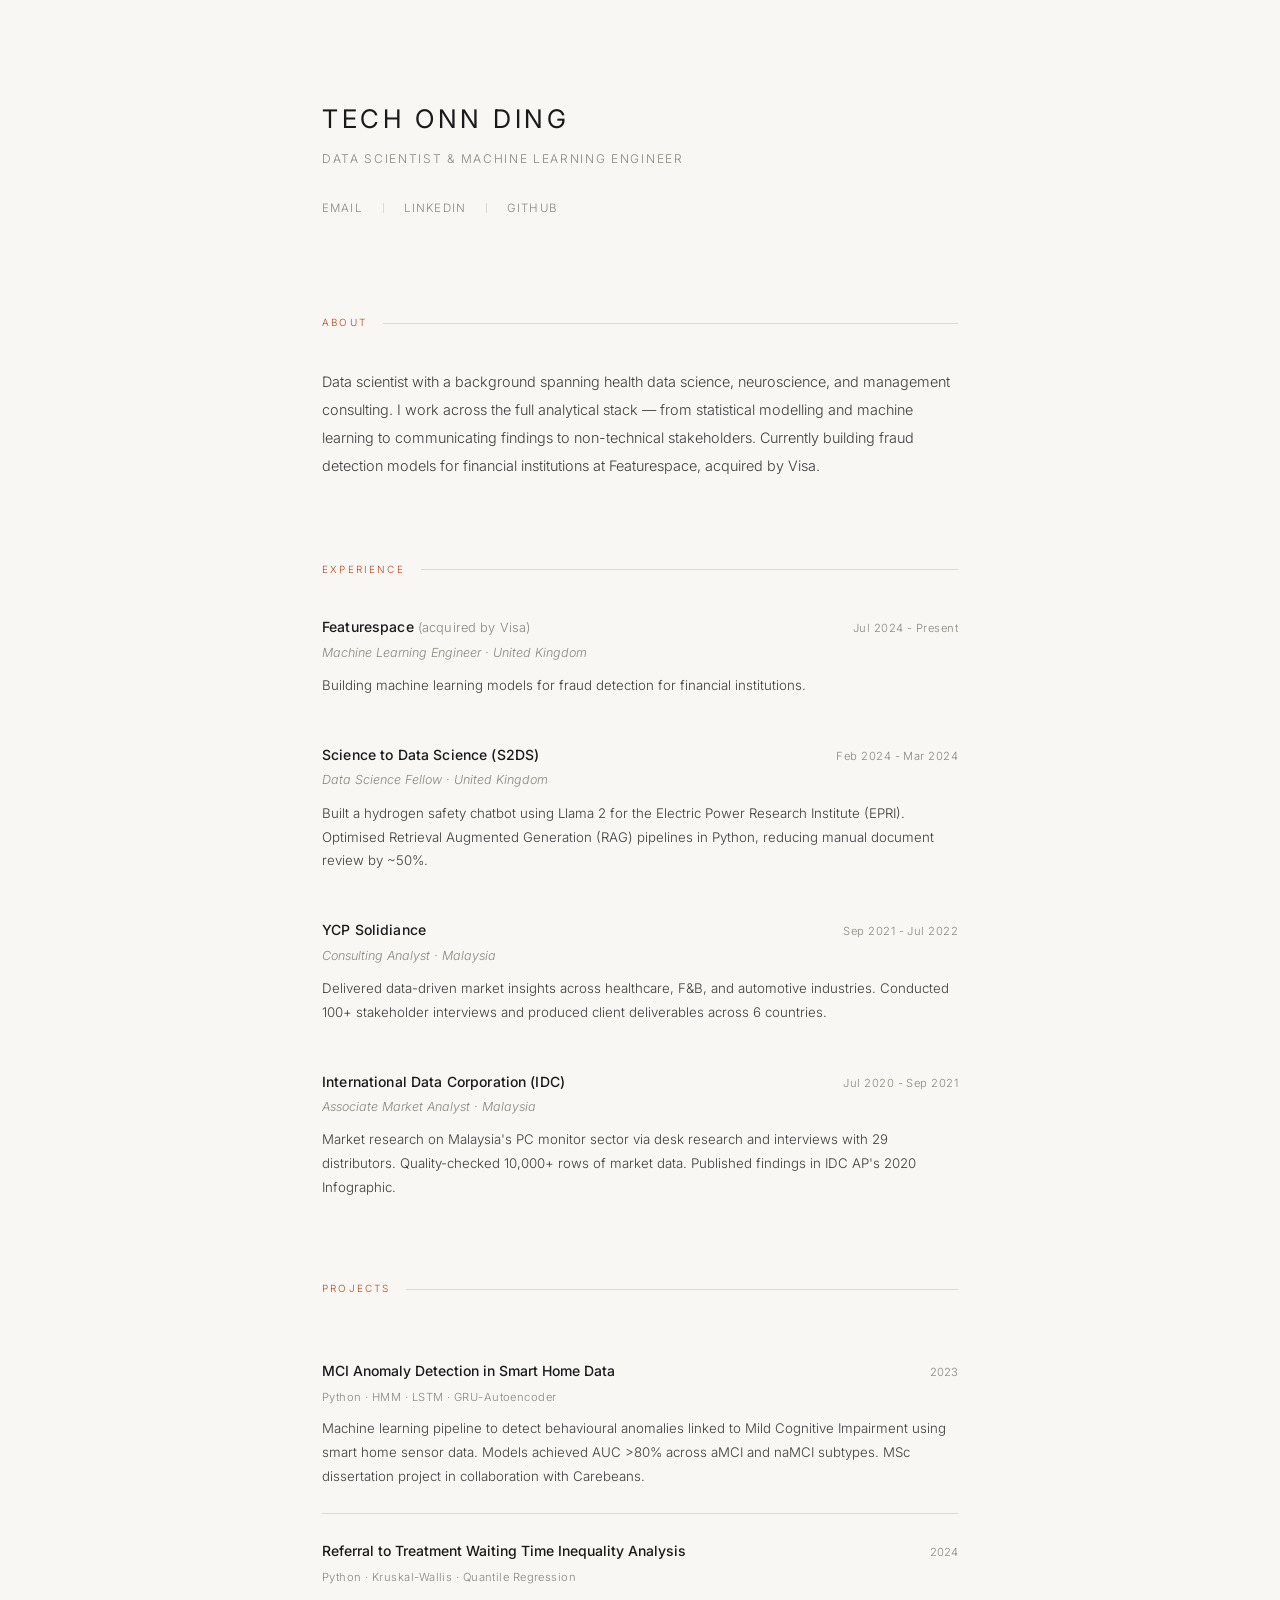
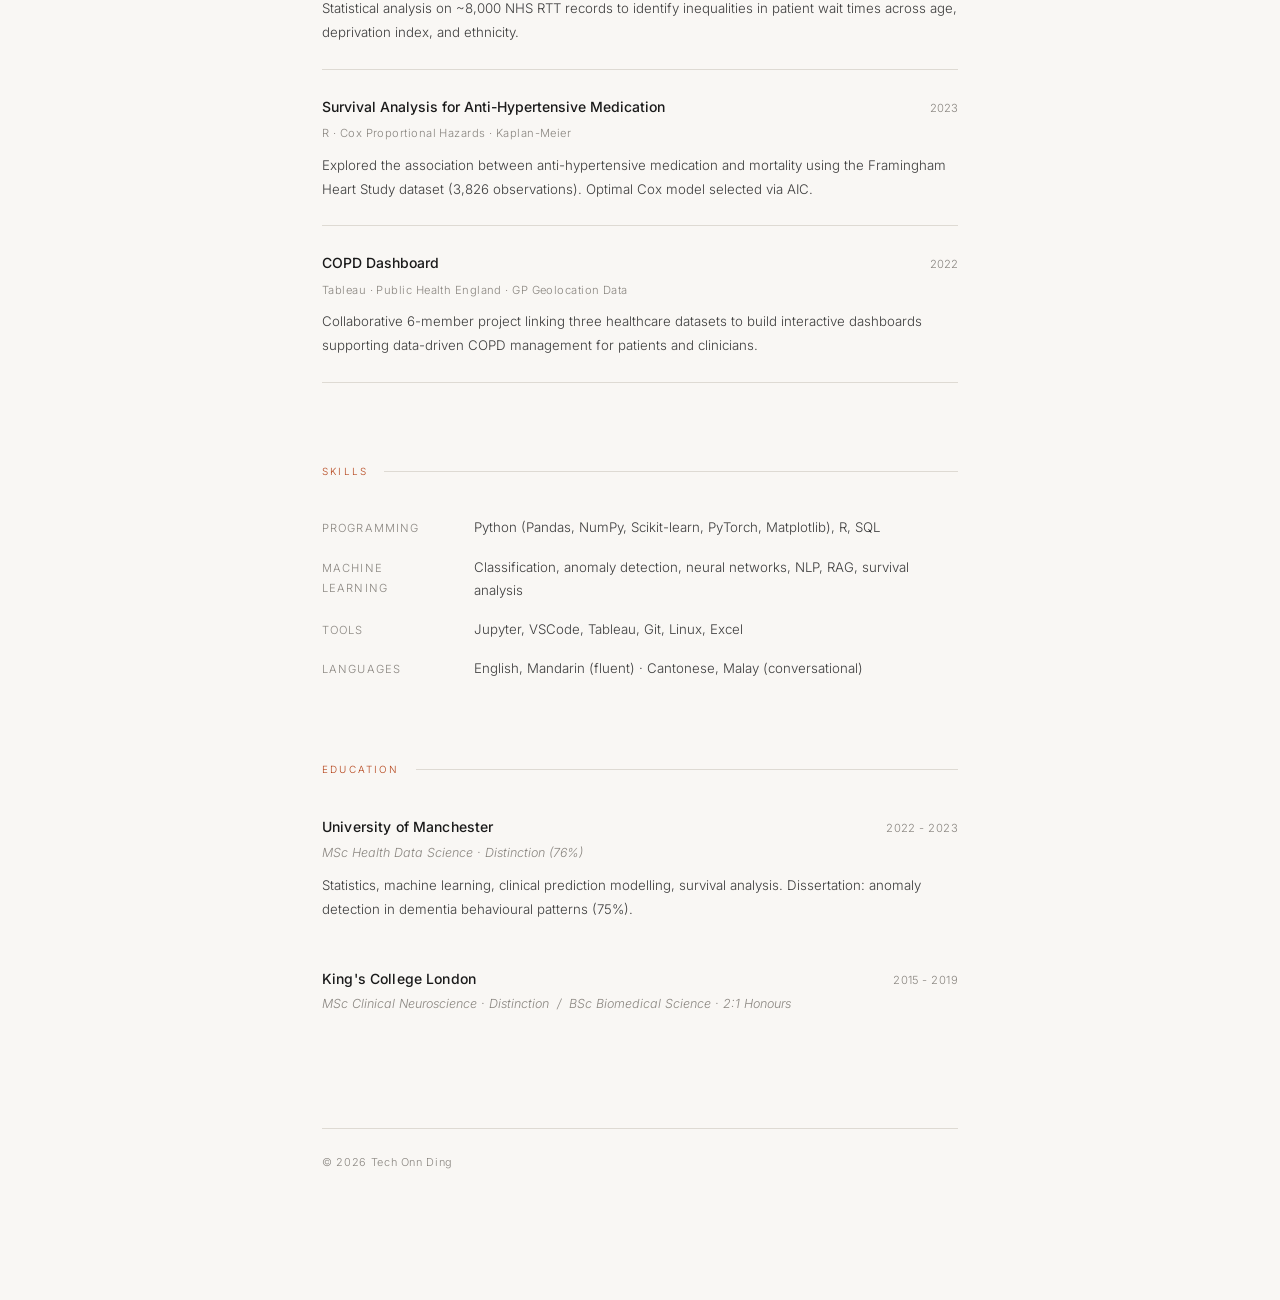
==== index.html @ 3e94bb31 "Initial commit" ====
<!DOCTYPE html>
<html lang="en">
<head>
    <meta charset="UTF-8">
    <meta name="viewport" content="width=device-width, initial-scale=1.0">
    <title>Tech Onn Ding</title>
    <link rel="preconnect" href="https://fonts.googleapis.com">
    <link rel="preconnect" href="https://fonts.gstatic.com" crossorigin>
    <link href="https://fonts.googleapis.com/css2?family=Inter:wght@300;400;500&display=swap" rel="stylesheet">
    <style>
        :root {
            --bg: #f9f7f4;
            --text: #1a1a1a;
            --muted: #8a8680;
            --subtle: #3d3d3d;
            --accent: #b5451b;
            --border: #dedad3;
        }

        * { margin: 0; padding: 0; box-sizing: border-box; }

        html { scroll-behavior: smooth; }

        body {
            background: var(--bg);
            color: var(--text);
            font-family: 'Inter', -apple-system, sans-serif;
            font-weight: 300;
            font-size: 15px;
            line-height: 1.8;
            -webkit-font-smoothing: antialiased;
        }

        .container {
            max-width: 700px;
            margin: 0 auto;
            padding: 96px 32px 128px;
        }

        /* Header */
        header { margin-bottom: 96px; }

        .name {
            font-size: 1.6rem;
            font-weight: 400;
            letter-spacing: 0.14em;
            text-transform: uppercase;
            margin-bottom: 6px;
        }

        .role {
            font-size: 0.75rem;
            letter-spacing: 0.14em;
            text-transform: uppercase;
            color: var(--muted);
            margin-bottom: 28px;
        }

        .links {
            display: flex;
            gap: 20px;
            align-items: center;
        }

        .links a {
            font-size: 0.72rem;
            letter-spacing: 0.1em;
            text-transform: uppercase;
            color: var(--muted);
            text-decoration: none;
            transition: color 0.2s;
        }

        .links a:hover { color: var(--accent); }

        .links .sep {
            width: 1px;
            height: 10px;
            background: var(--border);
        }

        /* Section label */
        section { margin-bottom: 80px; }

        .label {
            font-size: 0.62rem;
            letter-spacing: 0.22em;
            text-transform: uppercase;
            color: var(--accent);
            margin-bottom: 36px;
            display: flex;
            align-items: center;
            gap: 16px;
        }

        .label::after {
            content: '';
            flex: 1;
            height: 1px;
            background: var(--border);
        }

        /* About */
        .about p {
            font-size: 0.9rem;
            line-height: 1.95;
            color: var(--subtle);
        }

        /* Experience */
        .entry { margin-bottom: 44px; }
        .entry:last-child { margin-bottom: 0; }

        .entry-header {
            display: flex;
            justify-content: space-between;
            align-items: baseline;
            gap: 16px;
            margin-bottom: 2px;
        }

        .entry-org {
            font-size: 0.875rem;
            font-weight: 500;
            letter-spacing: 0.01em;
        }

        .entry-org .acquired {
            font-weight: 300;
            color: var(--muted);
            font-size: 0.8rem;
        }

        .entry-date {
            font-size: 0.7rem;
            color: var(--muted);
            letter-spacing: 0.04em;
            white-space: nowrap;
            flex-shrink: 0;
        }

        .entry-role {
            font-size: 0.78rem;
            color: var(--muted);
            font-style: italic;
            margin-bottom: 10px;
        }

        .entry-desc {
            font-size: 0.83rem;
            color: var(--subtle);
            line-height: 1.8;
        }

        /* Projects */
        .project {
            padding: 24px 0;
            border-bottom: 1px solid var(--border);
        }

        .project:first-of-type { border-top: 1px solid var(--border); }

        .project-header {
            display: flex;
            justify-content: space-between;
            align-items: baseline;
            gap: 16px;
            margin-bottom: 4px;
        }

        .project-name {
            font-size: 0.875rem;
            font-weight: 500;
        }

        .project-name a {
            color: var(--text);
            text-decoration: none;
            transition: color 0.2s;
        }

        .project-name a:hover { color: var(--accent); }

        .project-year {
            font-size: 0.7rem;
            color: var(--muted);
            flex-shrink: 0;
        }

        .project-stack {
            font-size: 0.7rem;
            color: var(--muted);
            letter-spacing: 0.04em;
            margin-bottom: 10px;
        }

        .project-desc {
            font-size: 0.83rem;
            color: var(--subtle);
            line-height: 1.8;
        }

        /* Skills */
        .skills-table {
            display: grid;
            grid-template-columns: 120px 1fr;
            gap: 16px 32px;
        }

        .skill-cat {
            font-size: 0.7rem;
            text-transform: uppercase;
            letter-spacing: 0.1em;
            color: var(--muted);
            padding-top: 2px;
        }

        .skill-val {
            font-size: 0.83rem;
            color: var(--subtle);
            line-height: 1.75;
        }

        /* Footer */
        footer {
            margin-top: 112px;
            padding-top: 24px;
            border-top: 1px solid var(--border);
            font-size: 0.68rem;
            color: var(--muted);
            letter-spacing: 0.06em;
        }

        @media (max-width: 560px) {
            .container { padding: 64px 20px 96px; }
            .name { font-size: 1.3rem; }
            .skills-table { grid-template-columns: 1fr; gap: 4px; }
            .skill-cat { margin-top: 12px; }
            .entry-header { flex-direction: column; gap: 2px; }
            .project-header { flex-direction: column; gap: 2px; }
        }
    </style>
</head>
<body>
<div class="container">

    <header>
        <div class="name">Tech Onn Ding</div>
        <div class="role">Data Scientist &amp; Machine Learning Engineer</div>
        <nav class="links">
            <a href="mailto:techonnding97@gmail.com">Email</a>
            <div class="sep"></div>
            <a href="https://linkedin.com/in/techonnding" target="_blank">LinkedIn</a>
            <div class="sep"></div>
            <a href="https://github.com/techonn" target="_blank">GitHub</a>
        </nav>
    </header>

    <section>
        <div class="label">About</div>
        <div class="about">
            <p>Data scientist with a background spanning health data science, neuroscience, and management consulting. I work across the full analytical stack — from statistical modelling and machine learning to communicating findings to non-technical stakeholders. Currently building fraud detection models for financial institutions at Featurespace, acquired by Visa.</p>
        </div>
    </section>

    <section>
        <div class="label">Experience</div>

        <div class="entry">
            <div class="entry-header">
                <div class="entry-org">Featurespace <span class="acquired">(acquired by Visa)</span></div>
                <div class="entry-date">Jul 2024 - Present</div>
            </div>
            <div class="entry-role">Machine Learning Engineer · United Kingdom</div>
            <div class="entry-desc">Building machine learning models for fraud detection for financial institutions.</div>
        </div>

        <div class="entry">
            <div class="entry-header">
                <div class="entry-org">Science to Data Science (S2DS)</div>
                <div class="entry-date">Feb 2024 - Mar 2024</div>
            </div>
            <div class="entry-role">Data Science Fellow · United Kingdom</div>
            <div class="entry-desc">Built a hydrogen safety chatbot using Llama 2 for the Electric Power Research Institute (EPRI). Optimised Retrieval Augmented Generation (RAG) pipelines in Python, reducing manual document review by ~50%.</div>
        </div>

        <div class="entry">
            <div class="entry-header">
                <div class="entry-org">YCP Solidiance</div>
                <div class="entry-date">Sep 2021 - Jul 2022</div>
            </div>
            <div class="entry-role">Consulting Analyst · Malaysia</div>
            <div class="entry-desc">Delivered data-driven market insights across healthcare, F&amp;B, and automotive industries. Conducted 100+ stakeholder interviews and produced client deliverables across 6 countries.</div>
        </div>

        <div class="entry">
            <div class="entry-header">
                <div class="entry-org">International Data Corporation (IDC)</div>
                <div class="entry-date">Jul 2020 - Sep 2021</div>
            </div>
            <div class="entry-role">Associate Market Analyst · Malaysia</div>
            <div class="entry-desc">Market research on Malaysia's PC monitor sector via desk research and interviews with 29 distributors. Quality-checked 10,000+ rows of market data. Published findings in IDC AP's 2020 Infographic.</div>
        </div>
    </section>

    <section>
        <div class="label">Projects</div>

        <div class="project">
            <div class="project-header">
                <div class="project-name"><a href="https://github.com/techonn/mci-anomaly-detection" target="_blank">MCI Anomaly Detection in Smart Home Data</a></div>
                <div class="project-year">2023</div>
            </div>
            <div class="project-stack">Python · HMM · LSTM · GRU-Autoencoder</div>
            <div class="project-desc">Machine learning pipeline to detect behavioural anomalies linked to Mild Cognitive Impairment using smart home sensor data. Models achieved AUC &gt;80% across aMCI and naMCI subtypes. MSc dissertation project in collaboration with Carebeans.</div>
        </div>

        <div class="project">
            <div class="project-header">
                <div class="project-name">Referral to Treatment Waiting Time Inequality Analysis</div>
                <div class="project-year">2024</div>
            </div>
            <div class="project-stack">Python · Kruskal-Wallis · Quantile Regression</div>
            <div class="project-desc">Statistical analysis on ~8,000 NHS RTT records to identify inequalities in patient wait times across age, deprivation index, and ethnicity.</div>
        </div>

        <div class="project">
            <div class="project-header">
                <div class="project-name">Survival Analysis for Anti-Hypertensive Medication</div>
                <div class="project-year">2023</div>
            </div>
            <div class="project-stack">R · Cox Proportional Hazards · Kaplan-Meier</div>
            <div class="project-desc">Explored the association between anti-hypertensive medication and mortality using the Framingham Heart Study dataset (3,826 observations). Optimal Cox model selected via AIC.</div>
        </div>

        <div class="project">
            <div class="project-header">
                <div class="project-name">COPD Dashboard</div>
                <div class="project-year">2022</div>
            </div>
            <div class="project-stack">Tableau · Public Health England · GP Geolocation Data</div>
            <div class="project-desc">Collaborative 6-member project linking three healthcare datasets to build interactive dashboards supporting data-driven COPD management for patients and clinicians.</div>
        </div>
    </section>

    <section>
        <div class="label">Skills</div>
        <div class="skills-table">
            <div class="skill-cat">Programming</div>
            <div class="skill-val">Python (Pandas, NumPy, Scikit-learn, PyTorch, Matplotlib), R, SQL</div>

            <div class="skill-cat">Machine Learning</div>
            <div class="skill-val">Classification, anomaly detection, neural networks, NLP, RAG, survival analysis</div>

            <div class="skill-cat">Tools</div>
            <div class="skill-val">Jupyter, VSCode, Tableau, Git, Linux, Excel</div>

            <div class="skill-cat">Languages</div>
            <div class="skill-val">English, Mandarin (fluent) · Cantonese, Malay (conversational)</div>
        </div>
    </section>

    <section>
        <div class="label">Education</div>

        <div class="entry">
            <div class="entry-header">
                <div class="entry-org">University of Manchester</div>
                <div class="entry-date">2022 - 2023</div>
            </div>
            <div class="entry-role">MSc Health Data Science · Distinction (76%)</div>
            <div class="entry-desc">Statistics, machine learning, clinical prediction modelling, survival analysis. Dissertation: anomaly detection in dementia behavioural patterns (75%).</div>
        </div>

        <div class="entry">
            <div class="entry-header">
                <div class="entry-org">King's College London</div>
                <div class="entry-date">2015 - 2019</div>
            </div>
            <div class="entry-role">MSc Clinical Neuroscience · Distinction &nbsp;/&nbsp; BSc Biomedical Science · 2:1 Honours</div>
        </div>
    </section>

    <footer>
        &copy; 2026 Tech Onn Ding
    </footer>

</div>
</body>
</html>
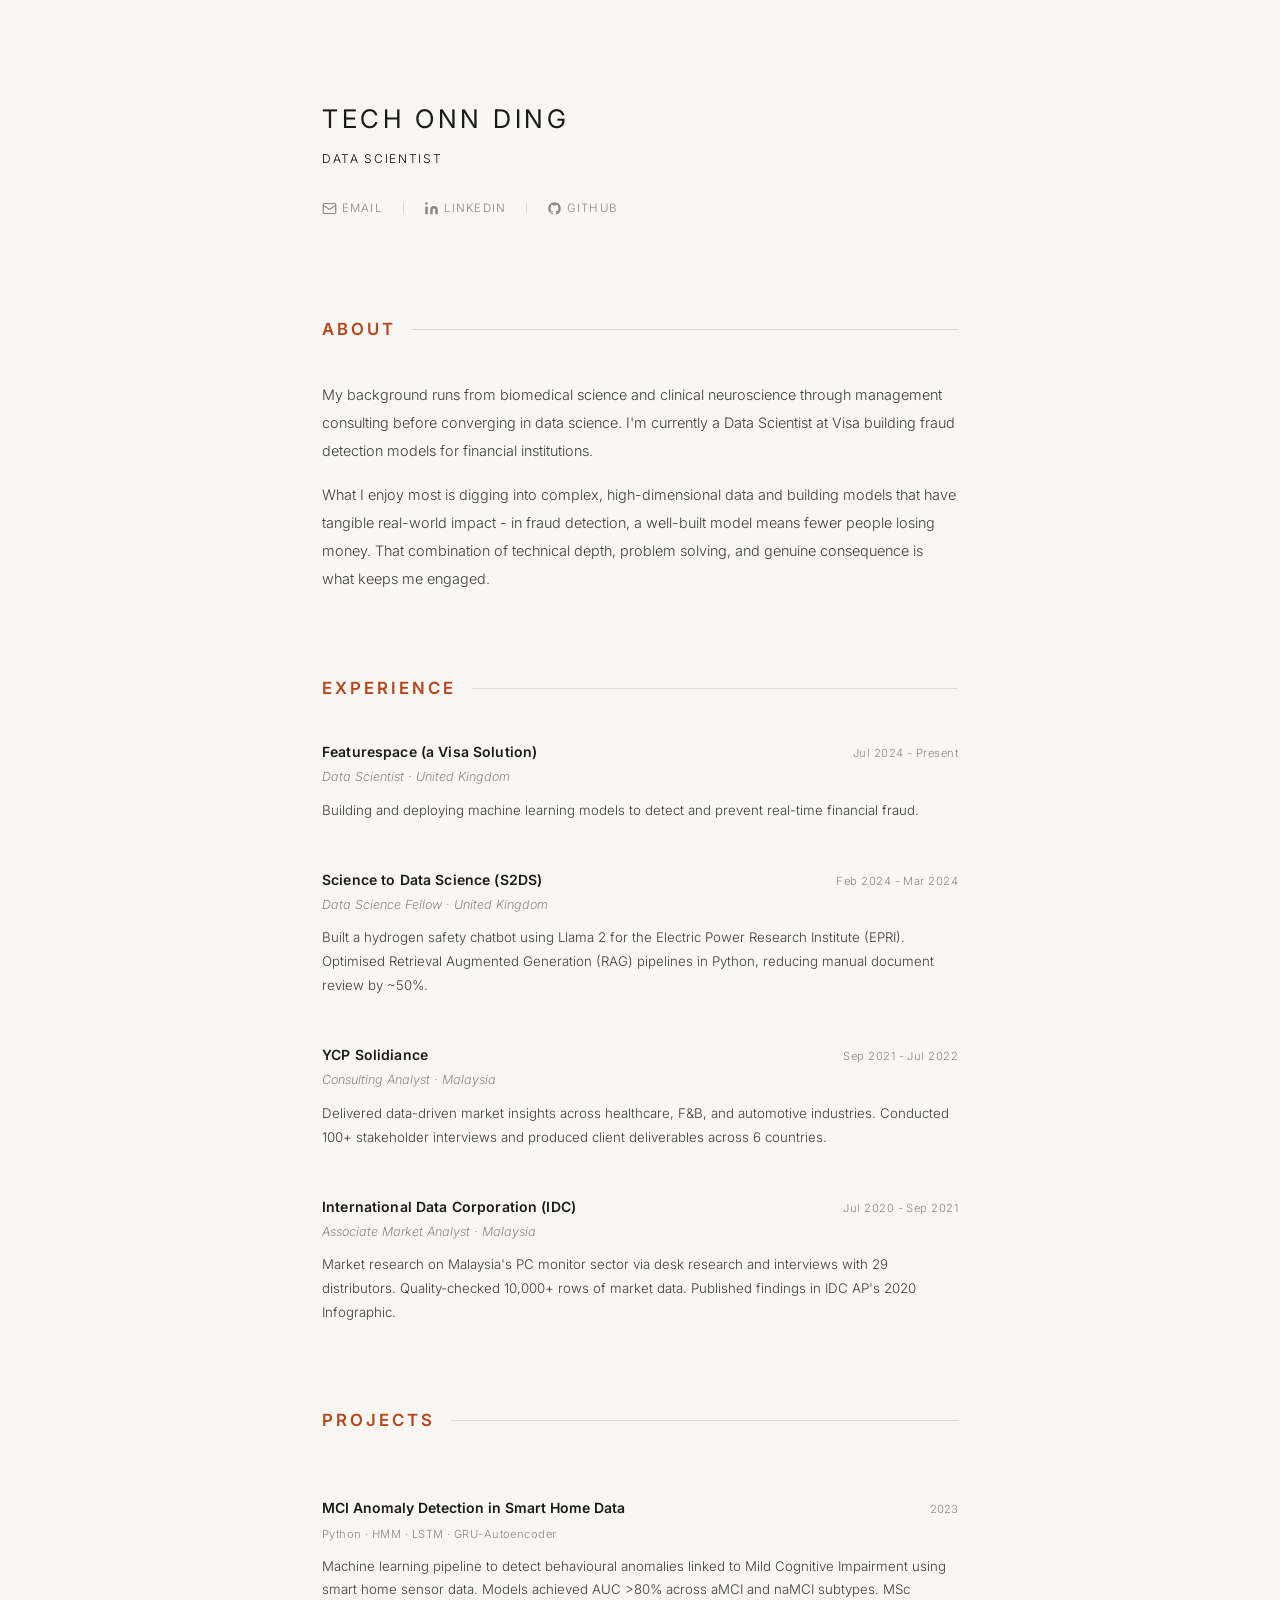
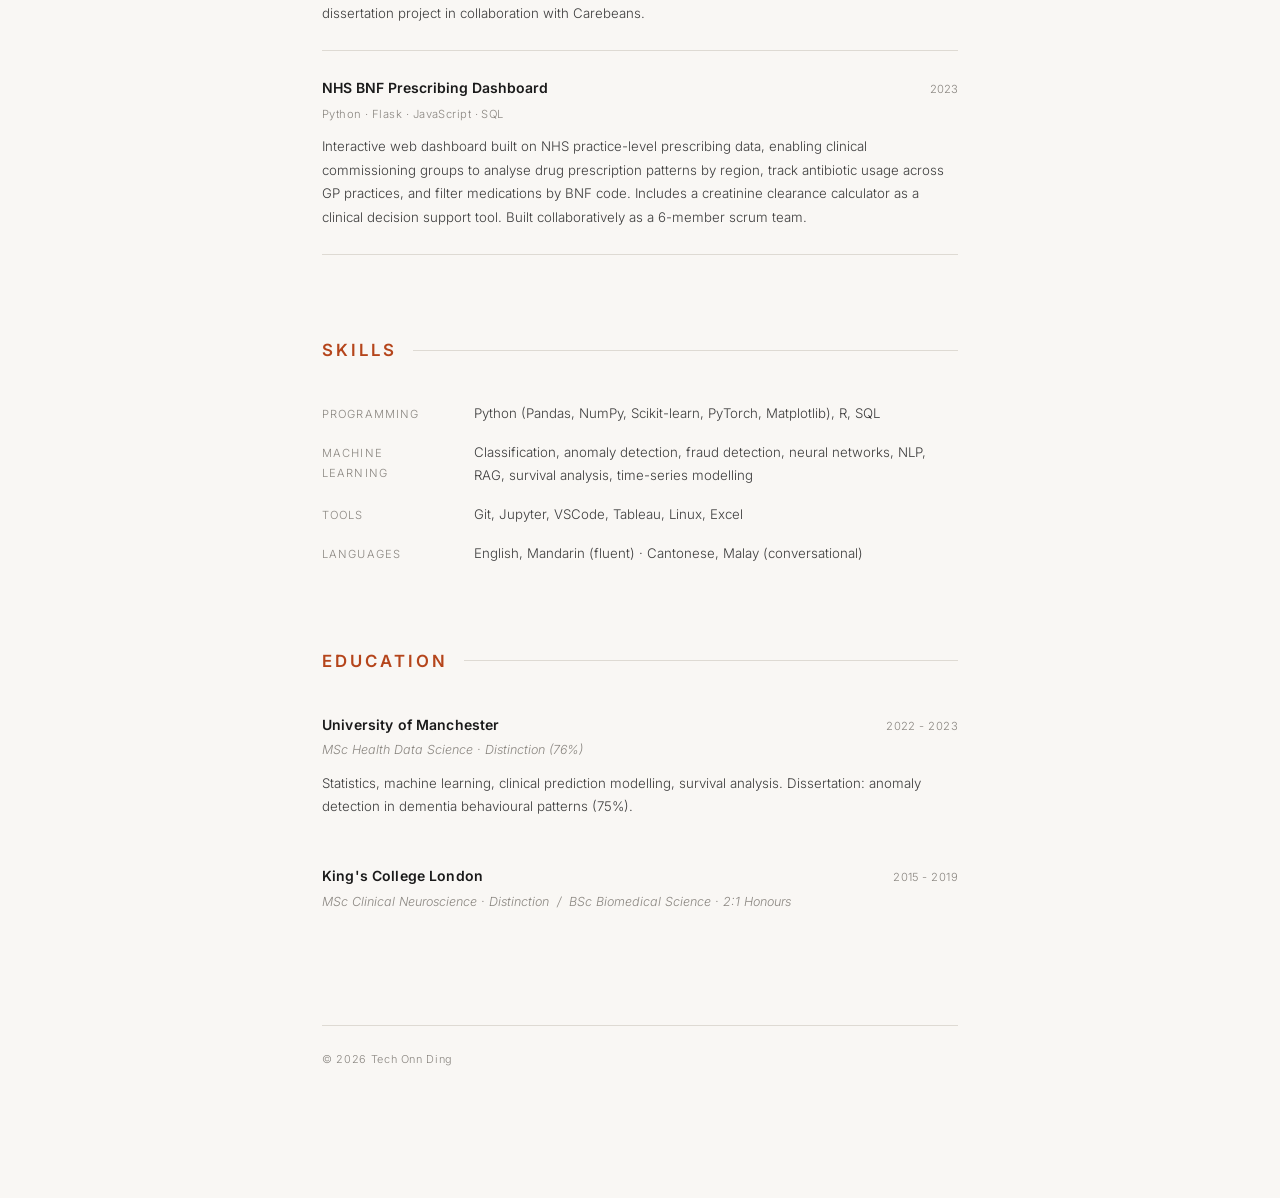
==== commit 2209edc2: "update design and details" ====
--- a/index.html
+++ b/index.html
@@ -6,7 +6,7 @@
     <title>Tech Onn Ding</title>
     <link rel="preconnect" href="https://fonts.googleapis.com">
     <link rel="preconnect" href="https://fonts.gstatic.com" crossorigin>
-    <link href="https://fonts.googleapis.com/css2?family=Inter:wght@300;400;500&display=swap" rel="stylesheet">
+    <link href="https://fonts.googleapis.com/css2?family=Inter:wght@300;400;500;600&display=swap" rel="stylesheet">
     <style>
         :root {
             --bg: #f9f7f4;
@@ -26,7 +26,7 @@
             color: var(--text);
             font-family: 'Inter', -apple-system, sans-serif;
             font-weight: 300;
-            font-size: 15px;
+            font-size: 17px;
             line-height: 1.8;
             -webkit-font-smoothing: antialiased;
         }
@@ -52,7 +52,7 @@
             font-size: 0.75rem;
             letter-spacing: 0.14em;
             text-transform: uppercase;
-            color: var(--muted);
+            color: #0a0a09;
             margin-bottom: 28px;
         }
 
@@ -63,6 +63,9 @@
         }
 
         .links a {
+            display: flex;
+            align-items: center;
+            gap: 5px;
             font-size: 0.72rem;
             letter-spacing: 0.1em;
             text-transform: uppercase;
@@ -70,6 +73,8 @@
             text-decoration: none;
             transition: color 0.2s;
         }
+
+        .links a svg { flex-shrink: 0; }
 
         .links a:hover { color: var(--accent); }
 
@@ -83,8 +88,9 @@
         section { margin-bottom: 80px; }
 
         .label {
-            font-size: 0.62rem;
-            letter-spacing: 0.22em;
+            font-size: 1.05rem;
+            font-weight: 600;
+            letter-spacing: 0.18em;
             text-transform: uppercase;
             color: var(--accent);
             margin-bottom: 36px;
@@ -121,7 +127,7 @@
 
         .entry-org {
             font-size: 0.875rem;
-            font-weight: 500;
+            font-weight: 600;
             letter-spacing: 0.01em;
         }
 
@@ -170,7 +176,7 @@
 
         .project-name {
             font-size: 0.875rem;
-            font-weight: 500;
+            font-weight: 600;
         }
 
         .project-name a {
@@ -246,20 +252,30 @@
 
     <header>
         <div class="name">Tech Onn Ding</div>
-        <div class="role">Data Scientist &amp; Machine Learning Engineer</div>
+        <div class="role">Data Scientist</div>
         <nav class="links">
-            <a href="mailto:techonnding97@gmail.com">Email</a>
+            <a href="mailto:techonnding97@gmail.com">
+                <svg width="15" height="15" viewBox="0 0 24 24" fill="none" stroke="currentColor" stroke-width="1.8" stroke-linecap="round" stroke-linejoin="round"><rect x="2" y="4" width="20" height="16" rx="2"/><path d="m22 7-8.97 5.7a1.94 1.94 0 0 1-2.06 0L2 7"/></svg>
+                Email
+            </a>
             <div class="sep"></div>
-            <a href="https://linkedin.com/in/techonnding" target="_blank">LinkedIn</a>
+            <a href="https://linkedin.com/in/techonnding" target="_blank">
+                <svg width="15" height="15" viewBox="0 0 24 24" fill="currentColor"><path d="M16 8a6 6 0 0 1 6 6v7h-4v-7a2 2 0 0 0-2-2 2 2 0 0 0-2 2v7h-4v-7a6 6 0 0 1 6-6z"/><rect x="2" y="9" width="4" height="12"/><circle cx="4" cy="4" r="2"/></svg>
+                LinkedIn
+            </a>
             <div class="sep"></div>
-            <a href="https://github.com/techonn" target="_blank">GitHub</a>
+            <a href="https://github.com/techonn" target="_blank">
+                <svg width="15" height="15" viewBox="0 0 24 24" fill="currentColor"><path d="M12 2C6.477 2 2 6.484 2 12.017c0 4.425 2.865 8.18 6.839 9.504.5.092.682-.217.682-.483 0-.237-.008-.868-.013-1.703-2.782.605-3.369-1.343-3.369-1.343-.454-1.158-1.11-1.466-1.11-1.466-.908-.62.069-.608.069-.608 1.003.07 1.531 1.032 1.531 1.032.892 1.53 2.341 1.088 2.91.832.092-.647.35-1.088.636-1.338-2.22-.253-4.555-1.113-4.555-4.951 0-1.093.39-1.988 1.029-2.688-.103-.253-.446-1.272.098-2.65 0 0 .84-.27 2.75 1.026A9.564 9.564 0 0 1 12 6.844a9.59 9.59 0 0 1 2.504.337c1.909-1.296 2.747-1.027 2.747-1.027.546 1.379.202 2.398.1 2.651.64.7 1.028 1.595 1.028 2.688 0 3.848-2.339 4.695-4.566 4.943.359.309.678.92.678 1.855 0 1.338-.012 2.419-.012 2.747 0 .268.18.58.688.482A10.02 10.02 0 0 0 22 12.017C22 6.484 17.522 2 12 2z"/></svg>
+                GitHub
+            </a>
         </nav>
     </header>
 
     <section>
         <div class="label">About</div>
         <div class="about">
-            <p>Data scientist with a background spanning health data science, neuroscience, and management consulting. I work across the full analytical stack — from statistical modelling and machine learning to communicating findings to non-technical stakeholders. Currently building fraud detection models for financial institutions at Featurespace, acquired by Visa.</p>
+            <p>My background runs from biomedical science and clinical neuroscience through management consulting before converging in data science. I'm currently a Data Scientist at Visa building fraud detection models for financial institutions.</p>
+            <p style="margin-top: 1.1em;">What I enjoy most is digging into complex, high-dimensional data and building models that have tangible real-world impact - in fraud detection, a well-built model means fewer people losing money. That combination of technical depth, problem solving, and genuine consequence is what keeps me engaged.</p>
         </div>
     </section>
 
@@ -268,11 +284,11 @@
 
         <div class="entry">
             <div class="entry-header">
-                <div class="entry-org">Featurespace <span class="acquired">(acquired by Visa)</span></div>
+                <div class="entry-org">Featurespace (a Visa Solution)</div>
                 <div class="entry-date">Jul 2024 - Present</div>
             </div>
-            <div class="entry-role">Machine Learning Engineer · United Kingdom</div>
-            <div class="entry-desc">Building machine learning models for fraud detection for financial institutions.</div>
+            <div class="entry-role">Data Scientist · United Kingdom</div>
+            <div class="entry-desc">Building and deploying machine learning models to detect and prevent real-time financial fraud.</div>
         </div>
 
         <div class="entry">
@@ -317,30 +333,13 @@
 
         <div class="project">
             <div class="project-header">
-                <div class="project-name">Referral to Treatment Waiting Time Inequality Analysis</div>
-                <div class="project-year">2024</div>
-            </div>
-            <div class="project-stack">Python · Kruskal-Wallis · Quantile Regression</div>
-            <div class="project-desc">Statistical analysis on ~8,000 NHS RTT records to identify inequalities in patient wait times across age, deprivation index, and ethnicity.</div>
-        </div>
-
-        <div class="project">
-            <div class="project-header">
-                <div class="project-name">Survival Analysis for Anti-Hypertensive Medication</div>
+                <div class="project-name"><a href="https://github.com/techonn/NHS-dashboard" target="_blank">NHS BNF Prescribing Dashboard</a></div>
                 <div class="project-year">2023</div>
             </div>
-            <div class="project-stack">R · Cox Proportional Hazards · Kaplan-Meier</div>
-            <div class="project-desc">Explored the association between anti-hypertensive medication and mortality using the Framingham Heart Study dataset (3,826 observations). Optimal Cox model selected via AIC.</div>
-        </div>
-
-        <div class="project">
-            <div class="project-header">
-                <div class="project-name">COPD Dashboard</div>
-                <div class="project-year">2022</div>
-            </div>
-            <div class="project-stack">Tableau · Public Health England · GP Geolocation Data</div>
-            <div class="project-desc">Collaborative 6-member project linking three healthcare datasets to build interactive dashboards supporting data-driven COPD management for patients and clinicians.</div>
-        </div>
+            <div class="project-stack">Python · Flask · JavaScript · SQL</div>
+            <div class="project-desc">Interactive web dashboard built on NHS practice-level prescribing data, enabling clinical commissioning groups to analyse drug prescription patterns by region, track antibiotic usage across GP practices, and filter medications by BNF code. Includes a creatinine clearance calculator as a clinical decision support tool. Built collaboratively as a 6-member scrum team.</div>
+        </div>
+
     </section>
 
     <section>
@@ -350,10 +349,10 @@
             <div class="skill-val">Python (Pandas, NumPy, Scikit-learn, PyTorch, Matplotlib), R, SQL</div>
 
             <div class="skill-cat">Machine Learning</div>
-            <div class="skill-val">Classification, anomaly detection, neural networks, NLP, RAG, survival analysis</div>
+            <div class="skill-val">Classification, anomaly detection, fraud detection, neural networks, NLP, RAG, survival analysis, time-series modelling</div>
 
             <div class="skill-cat">Tools</div>
-            <div class="skill-val">Jupyter, VSCode, Tableau, Git, Linux, Excel</div>
+            <div class="skill-val">Git, Jupyter, VSCode, Tableau, Linux, Excel</div>
 
             <div class="skill-cat">Languages</div>
             <div class="skill-val">English, Mandarin (fluent) · Cantonese, Malay (conversational)</div>
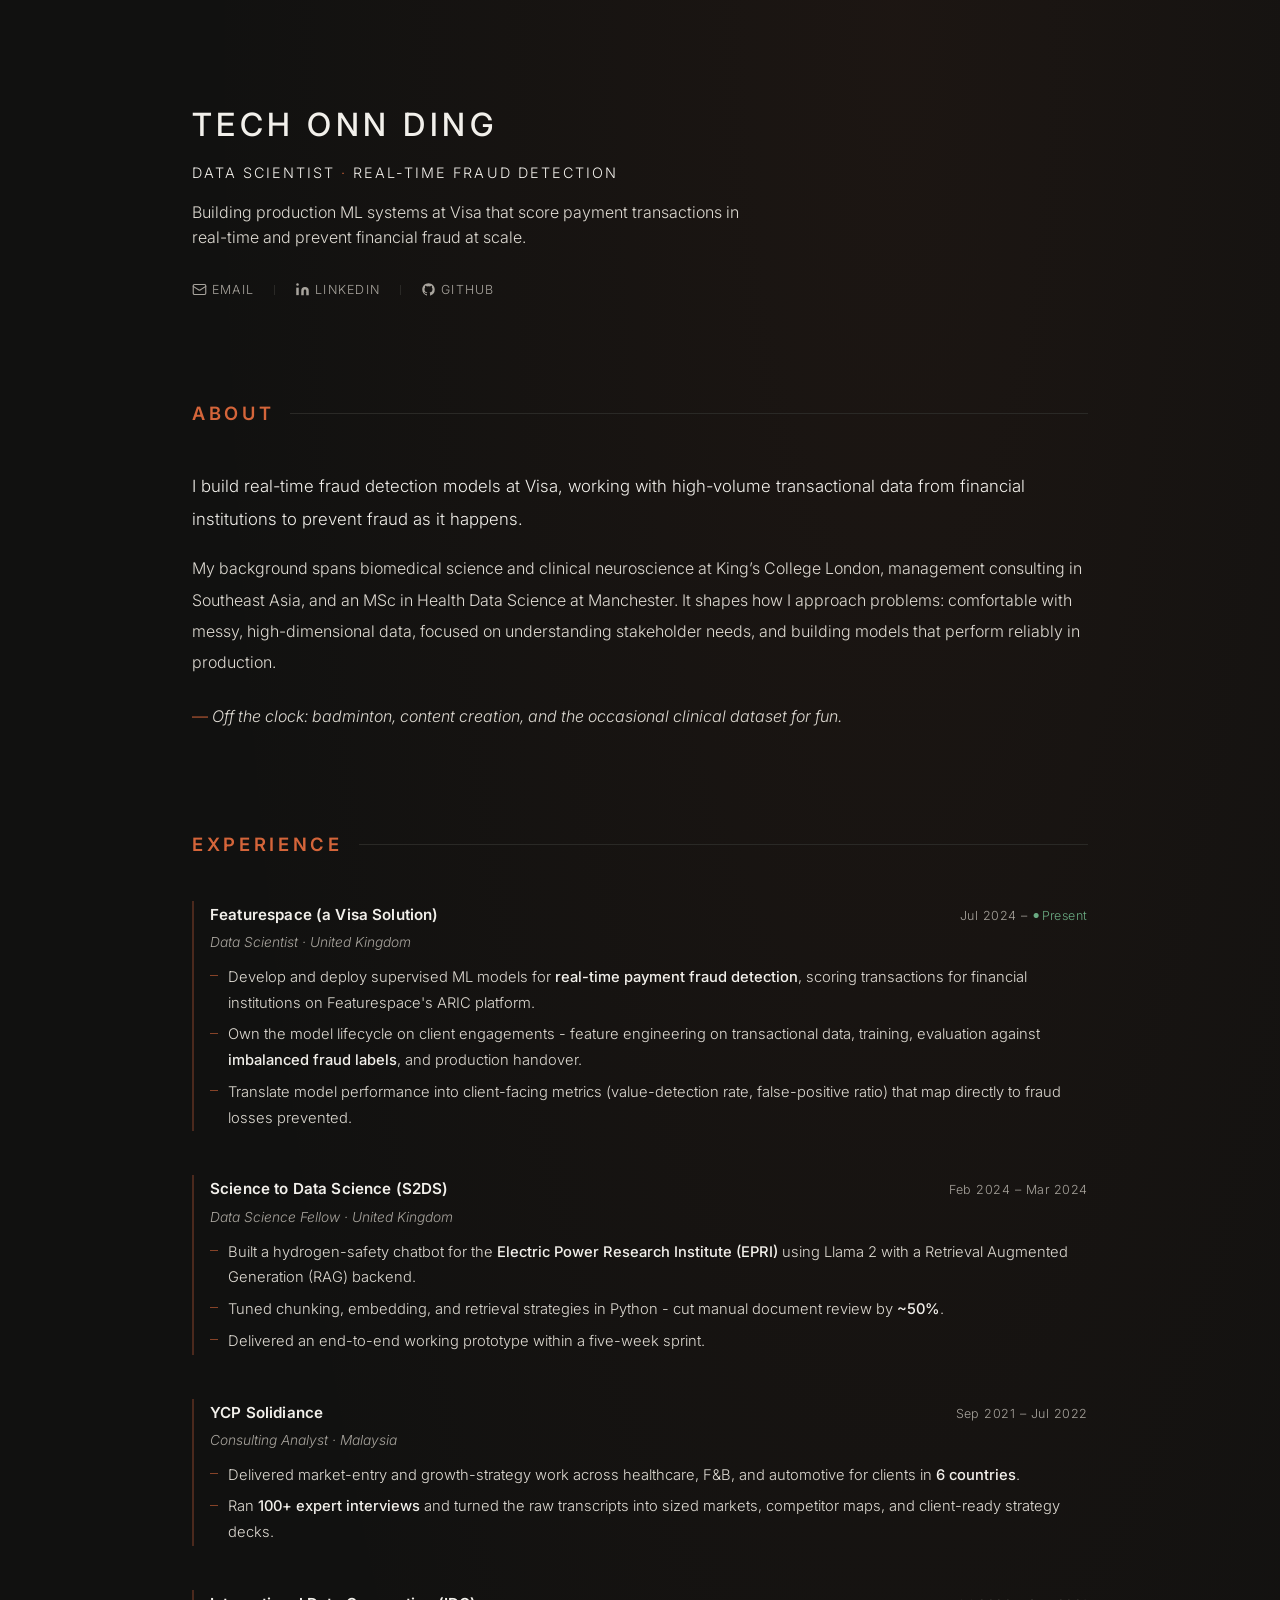
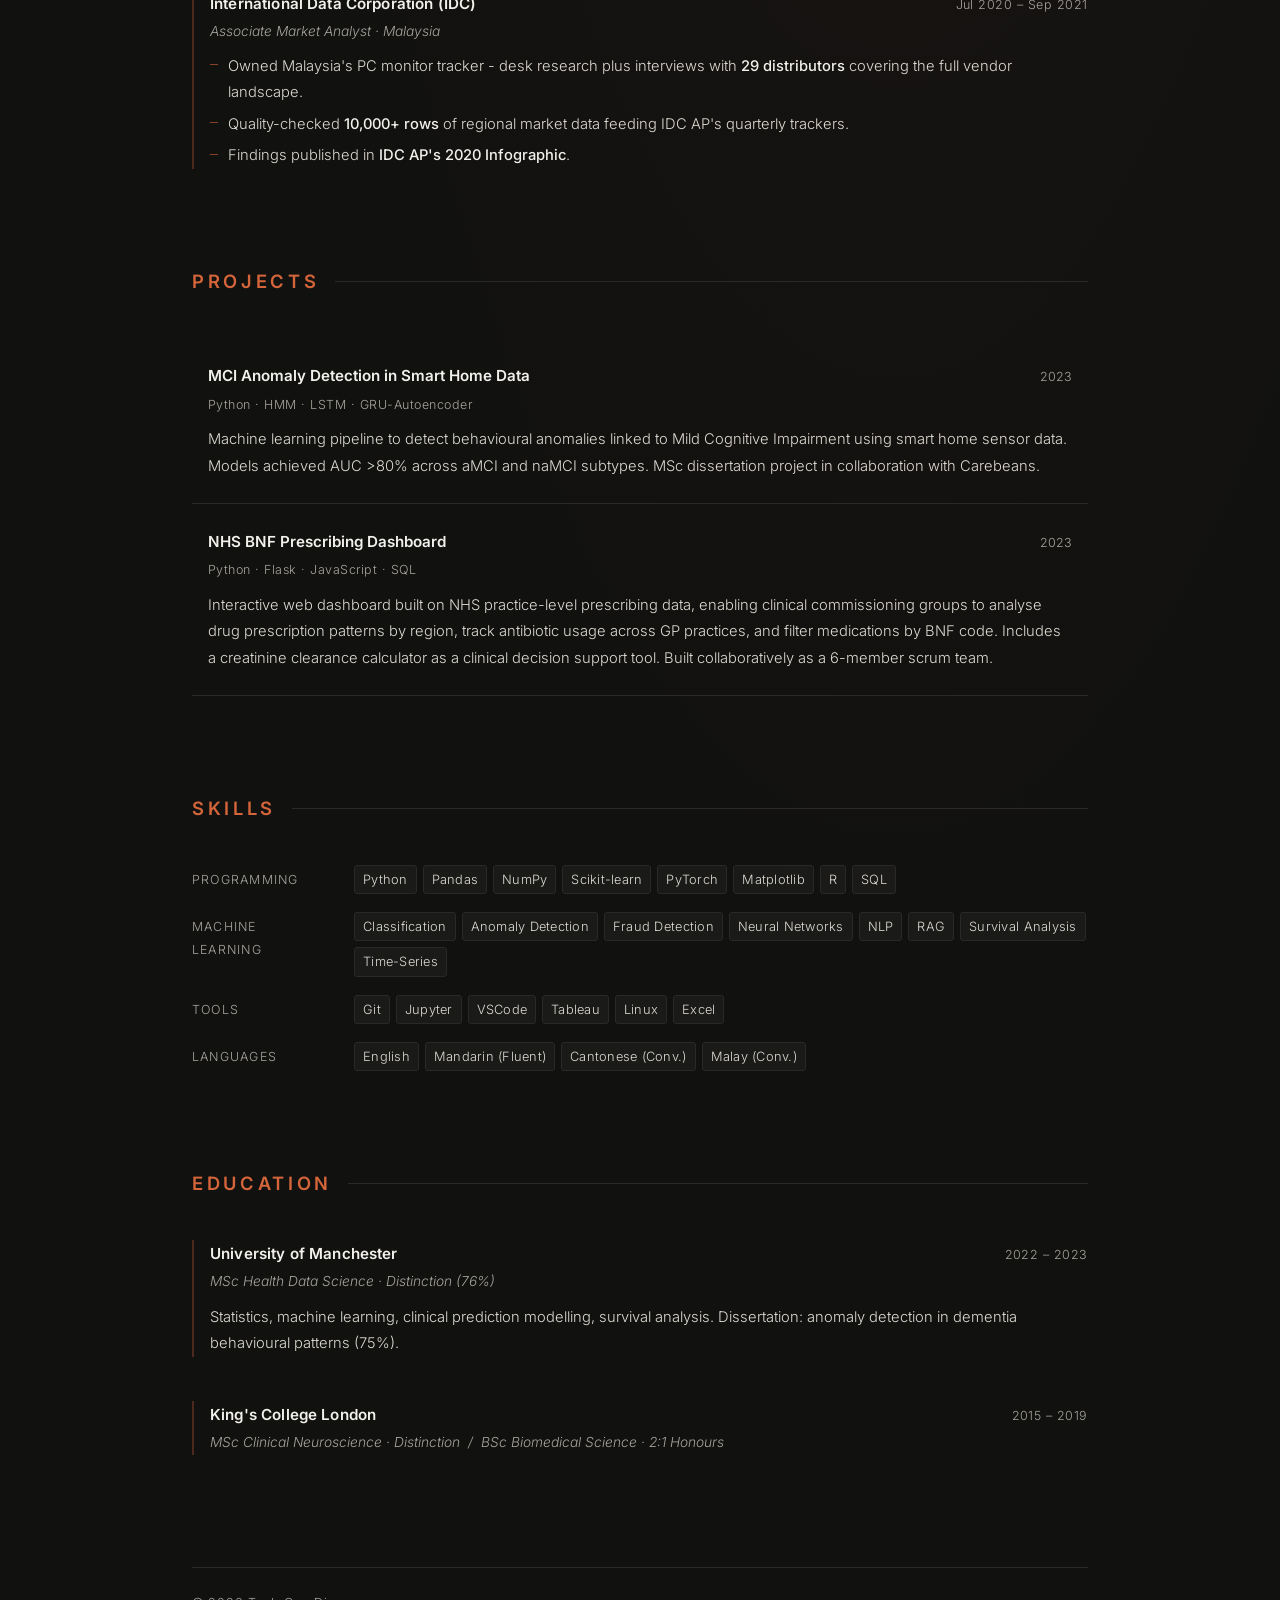
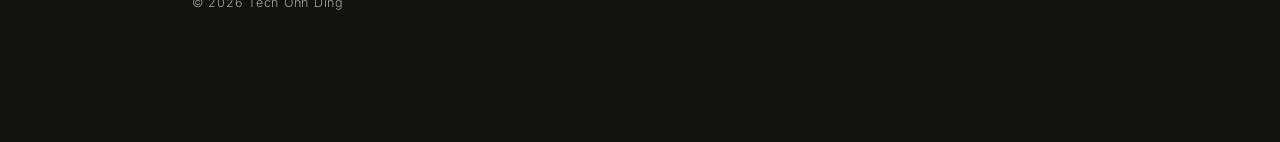
==== commit bb8026b9: "change to dark mode + reword sections" ====
--- a/index.html
+++ b/index.html
@@ -9,12 +9,12 @@
     <link href="https://fonts.googleapis.com/css2?family=Inter:wght@300;400;500;600&display=swap" rel="stylesheet">
     <style>
         :root {
-            --bg: #f9f7f4;
-            --text: #1a1a1a;
-            --muted: #8a8680;
-            --subtle: #3d3d3d;
-            --accent: #b5451b;
-            --border: #dedad3;
+            --bg: #111110;
+            --text: #f2f0eb;
+            --muted: #a8a49d;
+            --subtle: #dedad2;
+            --accent: #d4653a;
+            --border: #2a2926;
         }
 
         * { margin: 0; padding: 0; box-sizing: border-box; }
@@ -23,16 +23,17 @@
 
         body {
             background: var(--bg);
+            background-image: radial-gradient(ellipse at 70% 0%, rgba(212, 101, 58, 0.06) 0%, transparent 55%);
             color: var(--text);
             font-family: 'Inter', -apple-system, sans-serif;
             font-weight: 300;
-            font-size: 17px;
+            font-size: 18px;
             line-height: 1.8;
             -webkit-font-smoothing: antialiased;
         }
 
         .container {
-            max-width: 700px;
+            max-width: 960px;
             margin: 0 auto;
             padding: 96px 32px 128px;
         }
@@ -41,18 +42,28 @@
         header { margin-bottom: 96px; }
 
         .name {
-            font-size: 1.6rem;
-            font-weight: 400;
+            font-size: 2rem;
+            font-weight: 500;
             letter-spacing: 0.14em;
             text-transform: uppercase;
             margin-bottom: 6px;
         }
 
         .role {
-            font-size: 0.75rem;
+            font-size: 0.9rem;
             letter-spacing: 0.14em;
             text-transform: uppercase;
-            color: #0a0a09;
+            margin-bottom: 14px;
+        }
+
+        .role .role-accent { color: var(--accent); }
+
+        .tagline {
+            font-size: 1rem;
+            font-weight: 300;
+            color: var(--subtle);
+            max-width: 56ch;
+            line-height: 1.6;
             margin-bottom: 28px;
         }
 
@@ -66,13 +77,27 @@
             display: flex;
             align-items: center;
             gap: 5px;
-            font-size: 0.72rem;
+            font-size: 0.78rem;
             letter-spacing: 0.1em;
             text-transform: uppercase;
             color: var(--muted);
             text-decoration: none;
             transition: color 0.2s;
-        }
+            position: relative;
+        }
+
+        .links a::after {
+            content: '';
+            position: absolute;
+            bottom: -2px;
+            left: 0;
+            width: 0;
+            height: 1px;
+            background: var(--accent);
+            transition: width 0.25s ease;
+        }
+
+        .links a:hover::after { width: 100%; }
 
         .links a svg { flex-shrink: 0; }
 
@@ -85,15 +110,15 @@
         }
 
         /* Section label */
-        section { margin-bottom: 80px; }
+        section { margin-bottom: 96px; }
 
         .label {
-            font-size: 1.05rem;
+            font-size: 1.15rem;
             font-weight: 600;
-            letter-spacing: 0.18em;
+            letter-spacing: 0.2em;
             text-transform: uppercase;
             color: var(--accent);
-            margin-bottom: 36px;
+            margin-bottom: 40px;
             display: flex;
             align-items: center;
             gap: 16px;
@@ -108,13 +133,26 @@
 
         /* About */
         .about p {
-            font-size: 0.9rem;
+            font-size: 1rem;
             line-height: 1.95;
             color: var(--subtle);
         }
 
+        .about .lede {
+            font-size: 1.05rem;
+            color: var(--text);
+        }
+
         /* Experience */
-        .entry { margin-bottom: 44px; }
+        .entry {
+            margin-bottom: 44px;
+            padding-left: 16px;
+            border-left: 2px solid rgba(212, 101, 58, 0.3);
+            transition: border-color 0.2s;
+        }
+
+        .entry:hover { border-left-color: var(--accent); }
+
         .entry:last-child { margin-bottom: 0; }
 
         .entry-header {
@@ -126,7 +164,7 @@
         }
 
         .entry-org {
-            font-size: 0.875rem;
+            font-size: 0.95rem;
             font-weight: 600;
             letter-spacing: 0.01em;
         }
@@ -138,7 +176,7 @@
         }
 
         .entry-date {
-            font-size: 0.7rem;
+            font-size: 0.78rem;
             color: var(--muted);
             letter-spacing: 0.04em;
             white-space: nowrap;
@@ -146,25 +184,89 @@
         }
 
         .entry-role {
-            font-size: 0.78rem;
+            font-size: 0.86rem;
             color: var(--muted);
             font-style: italic;
             margin-bottom: 10px;
         }
 
         .entry-desc {
-            font-size: 0.83rem;
+            font-size: 0.92rem;
             color: var(--subtle);
             line-height: 1.8;
         }
 
+        .bullets {
+            list-style: none;
+            margin: 0;
+            padding: 0;
+        }
+
+        .bullets li {
+            position: relative;
+            padding-left: 18px;
+            font-size: 0.92rem;
+            color: var(--subtle);
+            line-height: 1.75;
+            margin-bottom: 6px;
+        }
+
+        .bullets li:last-child { margin-bottom: 0; }
+
+        .bullets li::before {
+            content: '';
+            position: absolute;
+            left: 0;
+            top: 0.7em;
+            width: 8px;
+            height: 1px;
+            background: var(--accent);
+            opacity: 0.6;
+        }
+
+        .hl {
+            color: var(--text);
+            font-weight: 500;
+        }
+
+        .interests {
+            margin-top: 1.4em;
+            font-size: 0.88rem;
+            color: var(--muted);
+            font-style: italic;
+        }
+
+        .interests::before {
+            content: '— ';
+            color: var(--accent);
+            font-style: normal;
+        }
+
+        /* Present indicator */
+        .present { color: #6aaa82; }
+
+        .present::before {
+            content: '● ';
+            font-size: 0.55em;
+            vertical-align: middle;
+            animation: blink 2.5s ease-in-out infinite;
+        }
+
+        @keyframes blink {
+            0%, 100% { opacity: 1; }
+            50% { opacity: 0.3; }
+        }
+
         /* Projects */
         .project {
-            padding: 24px 0;
+            padding: 24px 16px;
             border-bottom: 1px solid var(--border);
+            transition: background 0.2s;
         }
 
         .project:first-of-type { border-top: 1px solid var(--border); }
+
+        .project:hover { background: rgba(212, 101, 58, 0.04); }
 
         .project-header {
             display: flex;
@@ -175,7 +277,7 @@
         }
 
         .project-name {
-            font-size: 0.875rem;
+            font-size: 0.95rem;
             font-weight: 600;
         }
 
@@ -188,20 +290,20 @@
         .project-name a:hover { color: var(--accent); }
 
         .project-year {
-            font-size: 0.7rem;
+            font-size: 0.78rem;
             color: var(--muted);
             flex-shrink: 0;
         }
 
         .project-stack {
-            font-size: 0.7rem;
+            font-size: 0.78rem;
             color: var(--muted);
             letter-spacing: 0.04em;
             margin-bottom: 10px;
         }
 
         .project-desc {
-            font-size: 0.83rem;
+            font-size: 0.92rem;
             color: var(--subtle);
             line-height: 1.8;
         }
@@ -209,22 +311,39 @@
         /* Skills */
         .skills-table {
             display: grid;
-            grid-template-columns: 120px 1fr;
-            gap: 16px 32px;
+            grid-template-columns: 130px 1fr;
+            gap: 18px 32px;
         }
 
         .skill-cat {
-            font-size: 0.7rem;
+            font-size: 0.78rem;
             text-transform: uppercase;
             letter-spacing: 0.1em;
             color: var(--muted);
-            padding-top: 2px;
+            padding-top: 4px;
         }
 
         .skill-val {
-            font-size: 0.83rem;
+            display: flex;
+            flex-wrap: wrap;
+            gap: 6px;
+        }
+
+        .skill-tag {
+            display: inline-block;
+            font-size: 0.8rem;
             color: var(--subtle);
-            line-height: 1.75;
+            background: rgba(255, 255, 255, 0.04);
+            border: 1px solid var(--border);
+            border-radius: 3px;
+            padding: 2px 8px;
+            letter-spacing: 0.02em;
+            transition: border-color 0.2s, color 0.2s;
+        }
+
+        .skill-tag:hover {
+            border-color: rgba(212, 101, 58, 0.45);
+            color: var(--text);
         }
 
         /* Footer */
@@ -232,14 +351,14 @@
             margin-top: 112px;
             padding-top: 24px;
             border-top: 1px solid var(--border);
-            font-size: 0.68rem;
+            font-size: 0.78rem;
             color: var(--muted);
             letter-spacing: 0.06em;
         }
 
         @media (max-width: 560px) {
             .container { padding: 64px 20px 96px; }
-            .name { font-size: 1.3rem; }
+            .name { font-size: 1.5rem; }
             .skills-table { grid-template-columns: 1fr; gap: 4px; }
             .skill-cat { margin-top: 12px; }
             .entry-header { flex-direction: column; gap: 2px; }
@@ -252,7 +371,8 @@
 
     <header>
         <div class="name">Tech Onn Ding</div>
-        <div class="role">Data Scientist</div>
+        <div class="role">Data Scientist <span class="role-accent">·</span> Real-Time Fraud Detection</div>
+        <p class="tagline">Building production ML systems at Visa that score payment transactions in real-time and prevent financial fraud at scale.</p>
         <nav class="links">
             <a href="mailto:techonnding97@gmail.com">
                 <svg width="15" height="15" viewBox="0 0 24 24" fill="none" stroke="currentColor" stroke-width="1.8" stroke-linecap="round" stroke-linejoin="round"><rect x="2" y="4" width="20" height="16" rx="2"/><path d="m22 7-8.97 5.7a1.94 1.94 0 0 1-2.06 0L2 7"/></svg>
@@ -274,8 +394,9 @@
     <section>
         <div class="label">About</div>
         <div class="about">
-            <p>My background runs from biomedical science and clinical neuroscience through management consulting before converging in data science. I'm currently a Data Scientist at Visa building fraud detection models for financial institutions.</p>
-            <p style="margin-top: 1.1em;">What I enjoy most is digging into complex, high-dimensional data and building models that have tangible real-world impact - in fraud detection, a well-built model means fewer people losing money. That combination of technical depth, problem solving, and genuine consequence is what keeps me engaged.</p>
+            <p class="lede">I build real-time fraud detection models at Visa, working with high-volume transactional data from financial institutions to prevent fraud as it happens.</p>
+            <p style="margin-top: 1.1em;">My background spans biomedical science and clinical neuroscience at King’s College London, management consulting in Southeast Asia, and an MSc in Health Data Science at Manchester. It shapes how I approach problems: comfortable with messy, high-dimensional data, focused on understanding stakeholder needs, and building models that perform reliably in production.</p>
+            <p class="interests">Off the clock: badminton, content creation, and the occasional clinical dataset for fun.</p>
         </div>
     </section>
 
@@ -285,37 +406,52 @@
         <div class="entry">
             <div class="entry-header">
                 <div class="entry-org">Featurespace (a Visa Solution)</div>
-                <div class="entry-date">Jul 2024 - Present</div>
+                <div class="entry-date">Jul 2024 – <span class="present">Present</span></div>
             </div>
             <div class="entry-role">Data Scientist · United Kingdom</div>
-            <div class="entry-desc">Building and deploying machine learning models to detect and prevent real-time financial fraud.</div>
+            <ul class="bullets">
+                <li>Develop and deploy supervised ML models for <span class="hl">real-time payment fraud detection</span>, scoring transactions for financial institutions on Featurespace's ARIC platform.</li>
+                <li>Own the model lifecycle on client engagements - feature engineering on transactional data, training, evaluation against <span class="hl">imbalanced fraud labels</span>, and production handover.</li>
+                <li>Translate model performance into client-facing metrics (value-detection rate, false-positive ratio) that map directly to fraud losses prevented.</li>
+            </ul>
         </div>
 
         <div class="entry">
             <div class="entry-header">
                 <div class="entry-org">Science to Data Science (S2DS)</div>
-                <div class="entry-date">Feb 2024 - Mar 2024</div>
+                <div class="entry-date">Feb 2024 – Mar 2024</div>
             </div>
             <div class="entry-role">Data Science Fellow · United Kingdom</div>
-            <div class="entry-desc">Built a hydrogen safety chatbot using Llama 2 for the Electric Power Research Institute (EPRI). Optimised Retrieval Augmented Generation (RAG) pipelines in Python, reducing manual document review by ~50%.</div>
+            <ul class="bullets">
+                <li>Built a hydrogen-safety chatbot for the <span class="hl">Electric Power Research Institute (EPRI)</span> using Llama 2 with a Retrieval Augmented Generation (RAG) backend.</li>
+                <li>Tuned chunking, embedding, and retrieval strategies in Python - cut manual document review by <span class="hl">~50%</span>.</li>
+                <li>Delivered an end-to-end working prototype within a five-week sprint.</li>
+            </ul>
         </div>
 
         <div class="entry">
             <div class="entry-header">
                 <div class="entry-org">YCP Solidiance</div>
-                <div class="entry-date">Sep 2021 - Jul 2022</div>
+                <div class="entry-date">Sep 2021 – Jul 2022</div>
             </div>
             <div class="entry-role">Consulting Analyst · Malaysia</div>
-            <div class="entry-desc">Delivered data-driven market insights across healthcare, F&amp;B, and automotive industries. Conducted 100+ stakeholder interviews and produced client deliverables across 6 countries.</div>
+            <ul class="bullets">
+                <li>Delivered market-entry and growth-strategy work across healthcare, F&amp;B, and automotive for clients in <span class="hl">6 countries</span>.</li>
+                <li>Ran <span class="hl">100+ expert interviews</span> and turned the raw transcripts into sized markets, competitor maps, and client-ready strategy decks.</li>
+            </ul>
         </div>
 
         <div class="entry">
             <div class="entry-header">
                 <div class="entry-org">International Data Corporation (IDC)</div>
-                <div class="entry-date">Jul 2020 - Sep 2021</div>
+                <div class="entry-date">Jul 2020 – Sep 2021</div>
             </div>
             <div class="entry-role">Associate Market Analyst · Malaysia</div>
-            <div class="entry-desc">Market research on Malaysia's PC monitor sector via desk research and interviews with 29 distributors. Quality-checked 10,000+ rows of market data. Published findings in IDC AP's 2020 Infographic.</div>
+            <ul class="bullets">
+                <li>Owned Malaysia's PC monitor tracker - desk research plus interviews with <span class="hl">29 distributors</span> covering the full vendor landscape.</li>
+                <li>Quality-checked <span class="hl">10,000+ rows</span> of regional market data feeding IDC AP's quarterly trackers.</li>
+                <li>Findings published in <span class="hl">IDC AP's 2020 Infographic</span>.</li>
+            </ul>
         </div>
     </section>
 
@@ -346,16 +482,46 @@
         <div class="label">Skills</div>
         <div class="skills-table">
             <div class="skill-cat">Programming</div>
-            <div class="skill-val">Python (Pandas, NumPy, Scikit-learn, PyTorch, Matplotlib), R, SQL</div>
+            <div class="skill-val">
+                <span class="skill-tag">Python</span>
+                <span class="skill-tag">Pandas</span>
+                <span class="skill-tag">NumPy</span>
+                <span class="skill-tag">Scikit-learn</span>
+                <span class="skill-tag">PyTorch</span>
+                <span class="skill-tag">Matplotlib</span>
+                <span class="skill-tag">R</span>
+                <span class="skill-tag">SQL</span>
+            </div>
 
             <div class="skill-cat">Machine Learning</div>
-            <div class="skill-val">Classification, anomaly detection, fraud detection, neural networks, NLP, RAG, survival analysis, time-series modelling</div>
+            <div class="skill-val">
+                <span class="skill-tag">Classification</span>
+                <span class="skill-tag">Anomaly Detection</span>
+                <span class="skill-tag">Fraud Detection</span>
+                <span class="skill-tag">Neural Networks</span>
+                <span class="skill-tag">NLP</span>
+                <span class="skill-tag">RAG</span>
+                <span class="skill-tag">Survival Analysis</span>
+                <span class="skill-tag">Time-Series</span>
+            </div>
 
             <div class="skill-cat">Tools</div>
-            <div class="skill-val">Git, Jupyter, VSCode, Tableau, Linux, Excel</div>
+            <div class="skill-val">
+                <span class="skill-tag">Git</span>
+                <span class="skill-tag">Jupyter</span>
+                <span class="skill-tag">VSCode</span>
+                <span class="skill-tag">Tableau</span>
+                <span class="skill-tag">Linux</span>
+                <span class="skill-tag">Excel</span>
+            </div>
 
             <div class="skill-cat">Languages</div>
-            <div class="skill-val">English, Mandarin (fluent) · Cantonese, Malay (conversational)</div>
+            <div class="skill-val">
+                <span class="skill-tag">English</span>
+                <span class="skill-tag">Mandarin (Fluent)</span>
+                <span class="skill-tag">Cantonese (Conv.)</span>
+                <span class="skill-tag">Malay (Conv.)</span>
+            </div>
         </div>
     </section>
 
@@ -365,7 +531,7 @@
         <div class="entry">
             <div class="entry-header">
                 <div class="entry-org">University of Manchester</div>
-                <div class="entry-date">2022 - 2023</div>
+                <div class="entry-date">2022 – 2023</div>
             </div>
             <div class="entry-role">MSc Health Data Science · Distinction (76%)</div>
             <div class="entry-desc">Statistics, machine learning, clinical prediction modelling, survival analysis. Dissertation: anomaly detection in dementia behavioural patterns (75%).</div>
@@ -374,7 +540,7 @@
         <div class="entry">
             <div class="entry-header">
                 <div class="entry-org">King's College London</div>
-                <div class="entry-date">2015 - 2019</div>
+                <div class="entry-date">2015 – 2019</div>
             </div>
             <div class="entry-role">MSc Clinical Neuroscience · Distinction &nbsp;/&nbsp; BSc Biomedical Science · 2:1 Honours</div>
         </div>
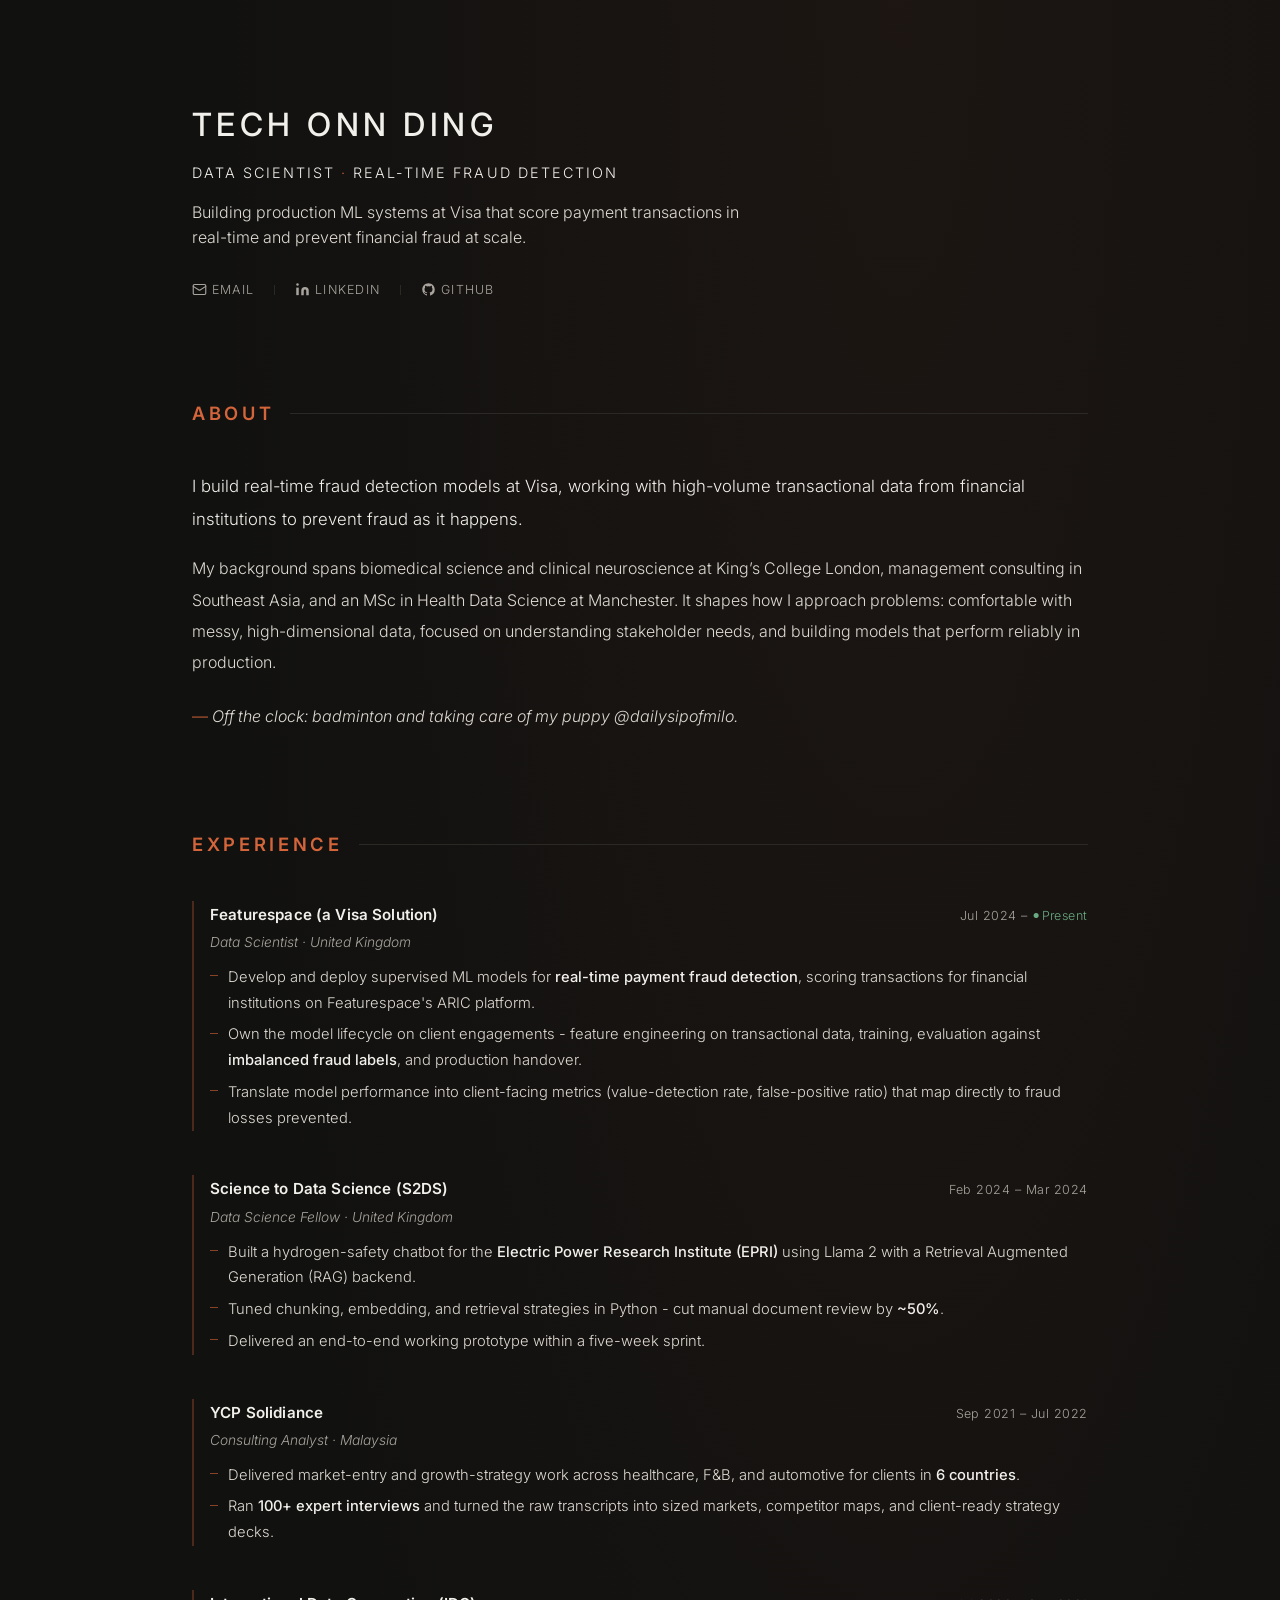
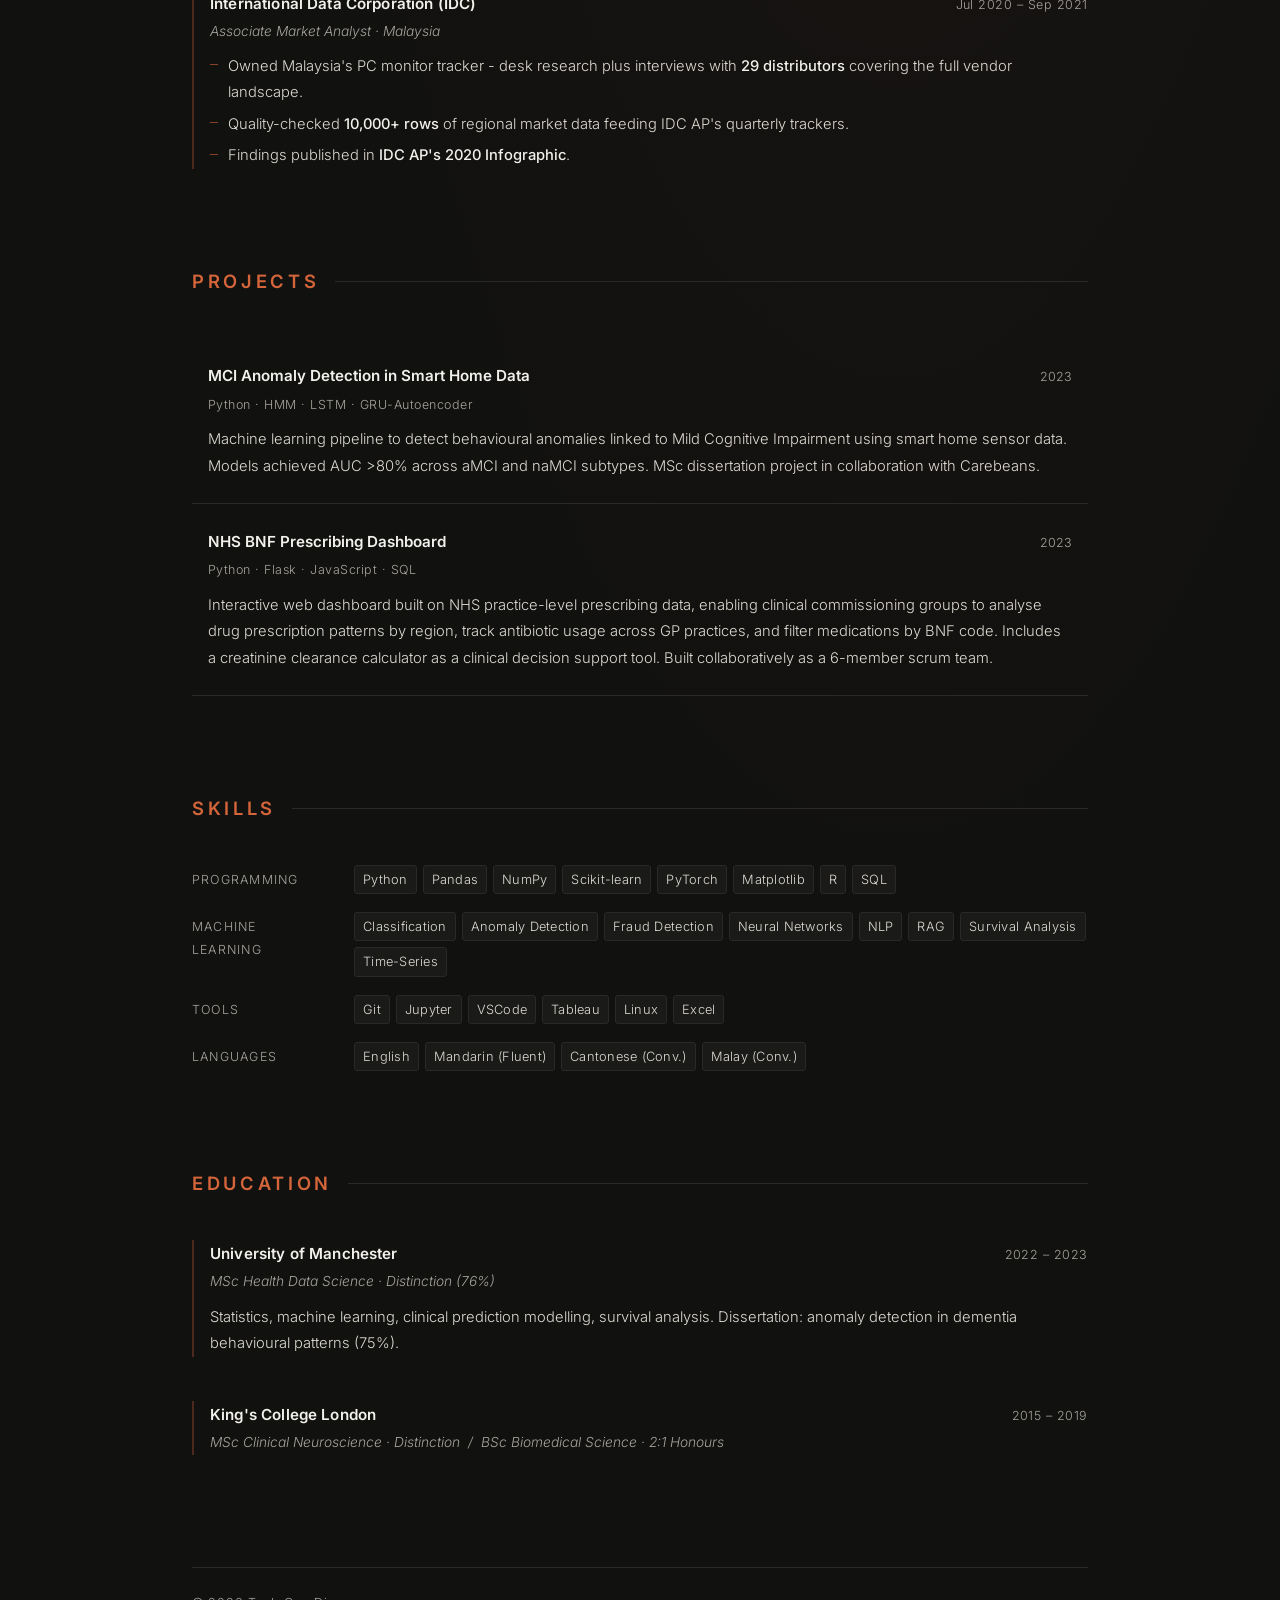
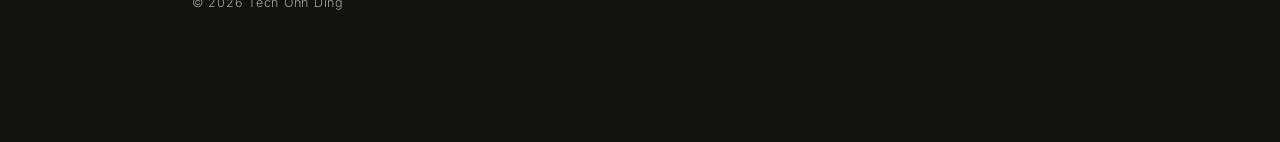
==== commit d6978be8: "update interests" ====
--- a/index.html
+++ b/index.html
@@ -396,7 +396,7 @@
         <div class="about">
             <p class="lede">I build real-time fraud detection models at Visa, working with high-volume transactional data from financial institutions to prevent fraud as it happens.</p>
             <p style="margin-top: 1.1em;">My background spans biomedical science and clinical neuroscience at King’s College London, management consulting in Southeast Asia, and an MSc in Health Data Science at Manchester. It shapes how I approach problems: comfortable with messy, high-dimensional data, focused on understanding stakeholder needs, and building models that perform reliably in production.</p>
-            <p class="interests">Off the clock: badminton, content creation, and the occasional clinical dataset for fun.</p>
+            <p class="interests">Off the clock: badminton and taking care of my puppy @dailysipofmilo.</p>
         </div>
     </section>
 
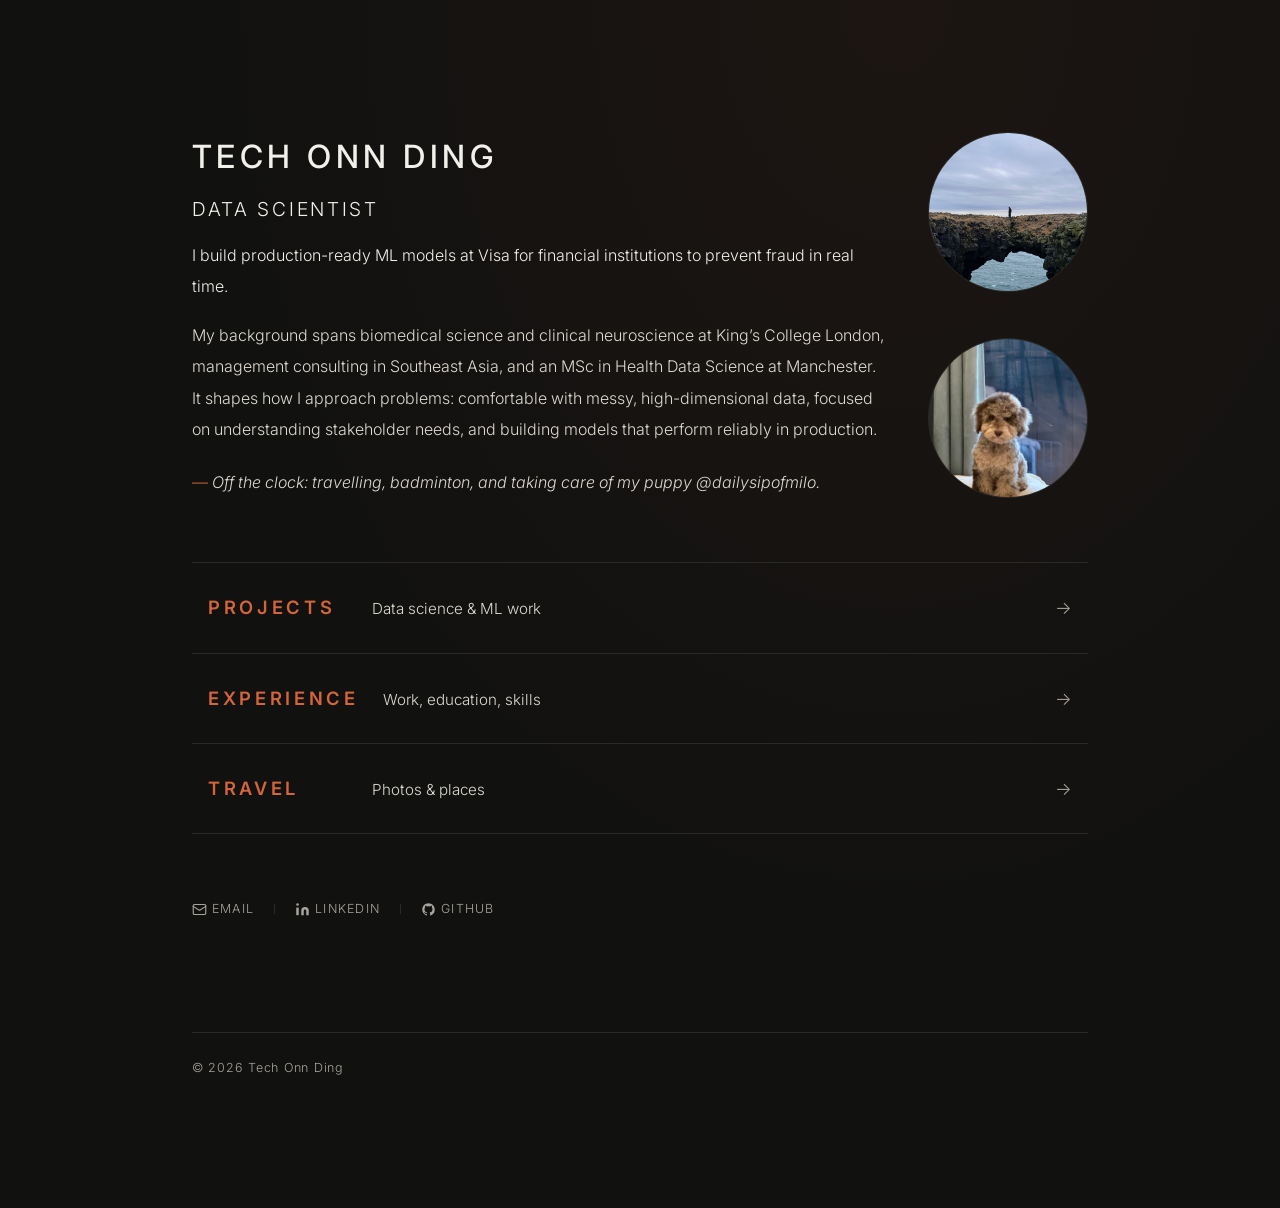
==== commit b4a1c4fd: "reformat pages to be dynamic" ====
--- a/index.html
+++ b/index.html
@@ -7,544 +7,65 @@
     <link rel="preconnect" href="https://fonts.googleapis.com">
     <link rel="preconnect" href="https://fonts.gstatic.com" crossorigin>
     <link href="https://fonts.googleapis.com/css2?family=Inter:wght@300;400;500;600&display=swap" rel="stylesheet">
-    <style>
-        :root {
-            --bg: #111110;
-            --text: #f2f0eb;
-            --muted: #a8a49d;
-            --subtle: #dedad2;
-            --accent: #d4653a;
-            --border: #2a2926;
-        }
-
-        * { margin: 0; padding: 0; box-sizing: border-box; }
-
-        html { scroll-behavior: smooth; }
-
-        body {
-            background: var(--bg);
-            background-image: radial-gradient(ellipse at 70% 0%, rgba(212, 101, 58, 0.06) 0%, transparent 55%);
-            color: var(--text);
-            font-family: 'Inter', -apple-system, sans-serif;
-            font-weight: 300;
-            font-size: 18px;
-            line-height: 1.8;
-            -webkit-font-smoothing: antialiased;
-        }
-
-        .container {
-            max-width: 960px;
-            margin: 0 auto;
-            padding: 96px 32px 128px;
-        }
-
-        /* Header */
-        header { margin-bottom: 96px; }
-
-        .name {
-            font-size: 2rem;
-            font-weight: 500;
-            letter-spacing: 0.14em;
-            text-transform: uppercase;
-            margin-bottom: 6px;
-        }
-
-        .role {
-            font-size: 0.9rem;
-            letter-spacing: 0.14em;
-            text-transform: uppercase;
-            margin-bottom: 14px;
-        }
-
-        .role .role-accent { color: var(--accent); }
-
-        .tagline {
-            font-size: 1rem;
-            font-weight: 300;
-            color: var(--subtle);
-            max-width: 56ch;
-            line-height: 1.6;
-            margin-bottom: 28px;
-        }
-
-        .links {
-            display: flex;
-            gap: 20px;
-            align-items: center;
-        }
-
-        .links a {
-            display: flex;
-            align-items: center;
-            gap: 5px;
-            font-size: 0.78rem;
-            letter-spacing: 0.1em;
-            text-transform: uppercase;
-            color: var(--muted);
-            text-decoration: none;
-            transition: color 0.2s;
-            position: relative;
-        }
-
-        .links a::after {
-            content: '';
-            position: absolute;
-            bottom: -2px;
-            left: 0;
-            width: 0;
-            height: 1px;
-            background: var(--accent);
-            transition: width 0.25s ease;
-        }
-
-        .links a:hover::after { width: 100%; }
-
-        .links a svg { flex-shrink: 0; }
-
-        .links a:hover { color: var(--accent); }
-
-        .links .sep {
-            width: 1px;
-            height: 10px;
-            background: var(--border);
-        }
-
-        /* Section label */
-        section { margin-bottom: 96px; }
-
-        .label {
-            font-size: 1.15rem;
-            font-weight: 600;
-            letter-spacing: 0.2em;
-            text-transform: uppercase;
-            color: var(--accent);
-            margin-bottom: 40px;
-            display: flex;
-            align-items: center;
-            gap: 16px;
-        }
-
-        .label::after {
-            content: '';
-            flex: 1;
-            height: 1px;
-            background: var(--border);
-        }
-
-        /* About */
-        .about p {
-            font-size: 1rem;
-            line-height: 1.95;
-            color: var(--subtle);
-        }
-
-        .about .lede {
-            font-size: 1.05rem;
-            color: var(--text);
-        }
-
-        /* Experience */
-        .entry {
-            margin-bottom: 44px;
-            padding-left: 16px;
-            border-left: 2px solid rgba(212, 101, 58, 0.3);
-            transition: border-color 0.2s;
-        }
-
-        .entry:hover { border-left-color: var(--accent); }
-
-        .entry:last-child { margin-bottom: 0; }
-
-        .entry-header {
-            display: flex;
-            justify-content: space-between;
-            align-items: baseline;
-            gap: 16px;
-            margin-bottom: 2px;
-        }
-
-        .entry-org {
-            font-size: 0.95rem;
-            font-weight: 600;
-            letter-spacing: 0.01em;
-        }
-
-        .entry-org .acquired {
-            font-weight: 300;
-            color: var(--muted);
-            font-size: 0.8rem;
-        }
-
-        .entry-date {
-            font-size: 0.78rem;
-            color: var(--muted);
-            letter-spacing: 0.04em;
-            white-space: nowrap;
-            flex-shrink: 0;
-        }
-
-        .entry-role {
-            font-size: 0.86rem;
-            color: var(--muted);
-            font-style: italic;
-            margin-bottom: 10px;
-        }
-
-        .entry-desc {
-            font-size: 0.92rem;
-            color: var(--subtle);
-            line-height: 1.8;
-        }
-
-        .bullets {
-            list-style: none;
-            margin: 0;
-            padding: 0;
-        }
-
-        .bullets li {
-            position: relative;
-            padding-left: 18px;
-            font-size: 0.92rem;
-            color: var(--subtle);
-            line-height: 1.75;
-            margin-bottom: 6px;
-        }
-
-        .bullets li:last-child { margin-bottom: 0; }
-
-        .bullets li::before {
-            content: '';
-            position: absolute;
-            left: 0;
-            top: 0.7em;
-            width: 8px;
-            height: 1px;
-            background: var(--accent);
-            opacity: 0.6;
-        }
-
-        .hl {
-            color: var(--text);
-            font-weight: 500;
-        }
-
-        .interests {
-            margin-top: 1.4em;
-            font-size: 0.88rem;
-            color: var(--muted);
-            font-style: italic;
-        }
-
-        .interests::before {
-            content: '— ';
-            color: var(--accent);
-            font-style: normal;
-        }
-
-        /* Present indicator */
-        .present { color: #6aaa82; }
-
-        .present::before {
-            content: '● ';
-            font-size: 0.55em;
-            vertical-align: middle;
-            animation: blink 2.5s ease-in-out infinite;
-        }
-
-        @keyframes blink {
-            0%, 100% { opacity: 1; }
-            50% { opacity: 0.3; }
-        }
-
-        /* Projects */
-        .project {
-            padding: 24px 16px;
-            border-bottom: 1px solid var(--border);
-            transition: background 0.2s;
-        }
-
-        .project:first-of-type { border-top: 1px solid var(--border); }
-
-        .project:hover { background: rgba(212, 101, 58, 0.04); }
-
-        .project-header {
-            display: flex;
-            justify-content: space-between;
-            align-items: baseline;
-            gap: 16px;
-            margin-bottom: 4px;
-        }
-
-        .project-name {
-            font-size: 0.95rem;
-            font-weight: 600;
-        }
-
-        .project-name a {
-            color: var(--text);
-            text-decoration: none;
-            transition: color 0.2s;
-        }
-
-        .project-name a:hover { color: var(--accent); }
-
-        .project-year {
-            font-size: 0.78rem;
-            color: var(--muted);
-            flex-shrink: 0;
-        }
-
-        .project-stack {
-            font-size: 0.78rem;
-            color: var(--muted);
-            letter-spacing: 0.04em;
-            margin-bottom: 10px;
-        }
-
-        .project-desc {
-            font-size: 0.92rem;
-            color: var(--subtle);
-            line-height: 1.8;
-        }
-
-        /* Skills */
-        .skills-table {
-            display: grid;
-            grid-template-columns: 130px 1fr;
-            gap: 18px 32px;
-        }
-
-        .skill-cat {
-            font-size: 0.78rem;
-            text-transform: uppercase;
-            letter-spacing: 0.1em;
-            color: var(--muted);
-            padding-top: 4px;
-        }
-
-        .skill-val {
-            display: flex;
-            flex-wrap: wrap;
-            gap: 6px;
-        }
-
-        .skill-tag {
-            display: inline-block;
-            font-size: 0.8rem;
-            color: var(--subtle);
-            background: rgba(255, 255, 255, 0.04);
-            border: 1px solid var(--border);
-            border-radius: 3px;
-            padding: 2px 8px;
-            letter-spacing: 0.02em;
-            transition: border-color 0.2s, color 0.2s;
-        }
-
-        .skill-tag:hover {
-            border-color: rgba(212, 101, 58, 0.45);
-            color: var(--text);
-        }
-
-        /* Footer */
-        footer {
-            margin-top: 112px;
-            padding-top: 24px;
-            border-top: 1px solid var(--border);
-            font-size: 0.78rem;
-            color: var(--muted);
-            letter-spacing: 0.06em;
-        }
-
-        @media (max-width: 560px) {
-            .container { padding: 64px 20px 96px; }
-            .name { font-size: 1.5rem; }
-            .skills-table { grid-template-columns: 1fr; gap: 4px; }
-            .skill-cat { margin-top: 12px; }
-            .entry-header { flex-direction: column; gap: 2px; }
-            .project-header { flex-direction: column; gap: 2px; }
-        }
-    </style>
+    <link rel="stylesheet" href="/assets/css/site.css">
 </head>
-<body>
+<body class="landing">
 <div class="container">
 
-    <header>
-        <div class="name">Tech Onn Ding</div>
-        <div class="role">Data Scientist <span class="role-accent">·</span> Real-Time Fraud Detection</div>
-        <p class="tagline">Building production ML systems at Visa that score payment transactions in real-time and prevent financial fraud at scale.</p>
-        <nav class="links">
-            <a href="mailto:techonnding97@gmail.com">
-                <svg width="15" height="15" viewBox="0 0 24 24" fill="none" stroke="currentColor" stroke-width="1.8" stroke-linecap="round" stroke-linejoin="round"><rect x="2" y="4" width="20" height="16" rx="2"/><path d="m22 7-8.97 5.7a1.94 1.94 0 0 1-2.06 0L2 7"/></svg>
-                Email
-            </a>
-            <div class="sep"></div>
-            <a href="https://linkedin.com/in/techonnding" target="_blank">
-                <svg width="15" height="15" viewBox="0 0 24 24" fill="currentColor"><path d="M16 8a6 6 0 0 1 6 6v7h-4v-7a2 2 0 0 0-2-2 2 2 0 0 0-2 2v7h-4v-7a6 6 0 0 1 6-6z"/><rect x="2" y="9" width="4" height="12"/><circle cx="4" cy="4" r="2"/></svg>
-                LinkedIn
-            </a>
-            <div class="sep"></div>
-            <a href="https://github.com/techonn" target="_blank">
-                <svg width="15" height="15" viewBox="0 0 24 24" fill="currentColor"><path d="M12 2C6.477 2 2 6.484 2 12.017c0 4.425 2.865 8.18 6.839 9.504.5.092.682-.217.682-.483 0-.237-.008-.868-.013-1.703-2.782.605-3.369-1.343-3.369-1.343-.454-1.158-1.11-1.466-1.11-1.466-.908-.62.069-.608.069-.608 1.003.07 1.531 1.032 1.531 1.032.892 1.53 2.341 1.088 2.91.832.092-.647.35-1.088.636-1.338-2.22-.253-4.555-1.113-4.555-4.951 0-1.093.39-1.988 1.029-2.688-.103-.253-.446-1.272.098-2.65 0 0 .84-.27 2.75 1.026A9.564 9.564 0 0 1 12 6.844a9.59 9.59 0 0 1 2.504.337c1.909-1.296 2.747-1.027 2.747-1.027.546 1.379.202 2.398.1 2.651.64.7 1.028 1.595 1.028 2.688 0 3.848-2.339 4.695-4.566 4.943.359.309.678.92.678 1.855 0 1.338-.012 2.419-.012 2.747 0 .268.18.58.688.482A10.02 10.02 0 0 0 22 12.017C22 6.484 17.522 2 12 2z"/></svg>
-                GitHub
-            </a>
-        </nav>
+    <header class="fade-in header-row">
+        <div class="header-text">
+            <div class="name">Tech Onn Ding</div>
+            <div class="role">Data Scientist</div>
+            <div class="about">
+                <p class="lede">I build production-ready ML models at Visa for financial institutions to prevent fraud in real time.</p>
+                <p style="margin-top: 1.1em;">My background spans biomedical science and clinical neuroscience at King’s College London, management consulting in Southeast Asia, and an MSc in Health Data Science at Manchester. It shapes how I approach problems: comfortable with messy, high-dimensional data, focused on understanding stakeholder needs, and building models that perform reliably in production.</p>
+                <p class="interests">Off the clock: travelling, badminton, and taking care of my puppy @dailysipofmilo.</p>
+            </div>
+        </div>
+        <div class="header-portraits">
+            <div class="header-portrait">
+                <img src="/assets/img/portrait.jpg" alt="Tech Onn Ding" width="160" height="160">
+            </div>
+            <div class="header-portrait">
+                <img src="/assets/img/puppy.jpg" alt="Milo, my puppy" width="160" height="160">
+            </div>
+        </div>
     </header>
 
-    <section>
-        <div class="label">About</div>
-        <div class="about">
-            <p class="lede">I build real-time fraud detection models at Visa, working with high-volume transactional data from financial institutions to prevent fraud as it happens.</p>
-            <p style="margin-top: 1.1em;">My background spans biomedical science and clinical neuroscience at King’s College London, management consulting in Southeast Asia, and an MSc in Health Data Science at Manchester. It shapes how I approach problems: comfortable with messy, high-dimensional data, focused on understanding stakeholder needs, and building models that perform reliably in production.</p>
-            <p class="interests">Off the clock: badminton and taking care of my puppy @dailysipofmilo.</p>
-        </div>
-    </section>
+    <div class="doors">
+        <a href="/projects/" class="door fade-in delay-1">
+            <span class="door-label">Projects</span>
+            <span class="door-desc">Data science &amp; ML work</span>
+            <span class="door-arrow">→</span>
+        </a>
+        <a href="/experience/" class="door fade-in delay-2">
+            <span class="door-label">Experience</span>
+            <span class="door-desc">Work, education, skills</span>
+            <span class="door-arrow">→</span>
+        </a>
+        <a href="/travel/" class="door fade-in delay-3">
+            <span class="door-label">Travel</span>
+            <span class="door-desc">Photos &amp; places</span>
+            <span class="door-arrow">→</span>
+        </a>
+    </div>
 
-    <section>
-        <div class="label">Experience</div>
-
-        <div class="entry">
-            <div class="entry-header">
-                <div class="entry-org">Featurespace (a Visa Solution)</div>
-                <div class="entry-date">Jul 2024 – <span class="present">Present</span></div>
-            </div>
-            <div class="entry-role">Data Scientist · United Kingdom</div>
-            <ul class="bullets">
-                <li>Develop and deploy supervised ML models for <span class="hl">real-time payment fraud detection</span>, scoring transactions for financial institutions on Featurespace's ARIC platform.</li>
-                <li>Own the model lifecycle on client engagements - feature engineering on transactional data, training, evaluation against <span class="hl">imbalanced fraud labels</span>, and production handover.</li>
-                <li>Translate model performance into client-facing metrics (value-detection rate, false-positive ratio) that map directly to fraud losses prevented.</li>
-            </ul>
-        </div>
-
-        <div class="entry">
-            <div class="entry-header">
-                <div class="entry-org">Science to Data Science (S2DS)</div>
-                <div class="entry-date">Feb 2024 – Mar 2024</div>
-            </div>
-            <div class="entry-role">Data Science Fellow · United Kingdom</div>
-            <ul class="bullets">
-                <li>Built a hydrogen-safety chatbot for the <span class="hl">Electric Power Research Institute (EPRI)</span> using Llama 2 with a Retrieval Augmented Generation (RAG) backend.</li>
-                <li>Tuned chunking, embedding, and retrieval strategies in Python - cut manual document review by <span class="hl">~50%</span>.</li>
-                <li>Delivered an end-to-end working prototype within a five-week sprint.</li>
-            </ul>
-        </div>
-
-        <div class="entry">
-            <div class="entry-header">
-                <div class="entry-org">YCP Solidiance</div>
-                <div class="entry-date">Sep 2021 – Jul 2022</div>
-            </div>
-            <div class="entry-role">Consulting Analyst · Malaysia</div>
-            <ul class="bullets">
-                <li>Delivered market-entry and growth-strategy work across healthcare, F&amp;B, and automotive for clients in <span class="hl">6 countries</span>.</li>
-                <li>Ran <span class="hl">100+ expert interviews</span> and turned the raw transcripts into sized markets, competitor maps, and client-ready strategy decks.</li>
-            </ul>
-        </div>
-
-        <div class="entry">
-            <div class="entry-header">
-                <div class="entry-org">International Data Corporation (IDC)</div>
-                <div class="entry-date">Jul 2020 – Sep 2021</div>
-            </div>
-            <div class="entry-role">Associate Market Analyst · Malaysia</div>
-            <ul class="bullets">
-                <li>Owned Malaysia's PC monitor tracker - desk research plus interviews with <span class="hl">29 distributors</span> covering the full vendor landscape.</li>
-                <li>Quality-checked <span class="hl">10,000+ rows</span> of regional market data feeding IDC AP's quarterly trackers.</li>
-                <li>Findings published in <span class="hl">IDC AP's 2020 Infographic</span>.</li>
-            </ul>
-        </div>
-    </section>
-
-    <section>
-        <div class="label">Projects</div>
-
-        <div class="project">
-            <div class="project-header">
-                <div class="project-name"><a href="https://github.com/techonn/mci-anomaly-detection" target="_blank">MCI Anomaly Detection in Smart Home Data</a></div>
-                <div class="project-year">2023</div>
-            </div>
-            <div class="project-stack">Python · HMM · LSTM · GRU-Autoencoder</div>
-            <div class="project-desc">Machine learning pipeline to detect behavioural anomalies linked to Mild Cognitive Impairment using smart home sensor data. Models achieved AUC &gt;80% across aMCI and naMCI subtypes. MSc dissertation project in collaboration with Carebeans.</div>
-        </div>
-
-        <div class="project">
-            <div class="project-header">
-                <div class="project-name"><a href="https://github.com/techonn/NHS-dashboard" target="_blank">NHS BNF Prescribing Dashboard</a></div>
-                <div class="project-year">2023</div>
-            </div>
-            <div class="project-stack">Python · Flask · JavaScript · SQL</div>
-            <div class="project-desc">Interactive web dashboard built on NHS practice-level prescribing data, enabling clinical commissioning groups to analyse drug prescription patterns by region, track antibiotic usage across GP practices, and filter medications by BNF code. Includes a creatinine clearance calculator as a clinical decision support tool. Built collaboratively as a 6-member scrum team.</div>
-        </div>
-
-    </section>
-
-    <section>
-        <div class="label">Skills</div>
-        <div class="skills-table">
-            <div class="skill-cat">Programming</div>
-            <div class="skill-val">
-                <span class="skill-tag">Python</span>
-                <span class="skill-tag">Pandas</span>
-                <span class="skill-tag">NumPy</span>
-                <span class="skill-tag">Scikit-learn</span>
-                <span class="skill-tag">PyTorch</span>
-                <span class="skill-tag">Matplotlib</span>
-                <span class="skill-tag">R</span>
-                <span class="skill-tag">SQL</span>
-            </div>
-
-            <div class="skill-cat">Machine Learning</div>
-            <div class="skill-val">
-                <span class="skill-tag">Classification</span>
-                <span class="skill-tag">Anomaly Detection</span>
-                <span class="skill-tag">Fraud Detection</span>
-                <span class="skill-tag">Neural Networks</span>
-                <span class="skill-tag">NLP</span>
-                <span class="skill-tag">RAG</span>
-                <span class="skill-tag">Survival Analysis</span>
-                <span class="skill-tag">Time-Series</span>
-            </div>
-
-            <div class="skill-cat">Tools</div>
-            <div class="skill-val">
-                <span class="skill-tag">Git</span>
-                <span class="skill-tag">Jupyter</span>
-                <span class="skill-tag">VSCode</span>
-                <span class="skill-tag">Tableau</span>
-                <span class="skill-tag">Linux</span>
-                <span class="skill-tag">Excel</span>
-            </div>
-
-            <div class="skill-cat">Languages</div>
-            <div class="skill-val">
-                <span class="skill-tag">English</span>
-                <span class="skill-tag">Mandarin (Fluent)</span>
-                <span class="skill-tag">Cantonese (Conv.)</span>
-                <span class="skill-tag">Malay (Conv.)</span>
-            </div>
-        </div>
-    </section>
-
-    <section>
-        <div class="label">Education</div>
-
-        <div class="entry">
-            <div class="entry-header">
-                <div class="entry-org">University of Manchester</div>
-                <div class="entry-date">2022 – 2023</div>
-            </div>
-            <div class="entry-role">MSc Health Data Science · Distinction (76%)</div>
-            <div class="entry-desc">Statistics, machine learning, clinical prediction modelling, survival analysis. Dissertation: anomaly detection in dementia behavioural patterns (75%).</div>
-        </div>
-
-        <div class="entry">
-            <div class="entry-header">
-                <div class="entry-org">King's College London</div>
-                <div class="entry-date">2015 – 2019</div>
-            </div>
-            <div class="entry-role">MSc Clinical Neuroscience · Distinction &nbsp;/&nbsp; BSc Biomedical Science · 2:1 Honours</div>
-        </div>
-    </section>
+    <nav class="links fade-in delay-3">
+        <a href="mailto:techonnding97@gmail.com">
+            <svg width="15" height="15" viewBox="0 0 24 24" fill="none" stroke="currentColor" stroke-width="1.8" stroke-linecap="round" stroke-linejoin="round"><rect x="2" y="4" width="20" height="16" rx="2"/><path d="m22 7-8.97 5.7a1.94 1.94 0 0 1-2.06 0L2 7"/></svg>
+            Email
+        </a>
+        <div class="sep"></div>
+        <a href="https://linkedin.com/in/techonnding" target="_blank">
+            <svg width="15" height="15" viewBox="0 0 24 24" fill="currentColor"><path d="M16 8a6 6 0 0 1 6 6v7h-4v-7a2 2 0 0 0-2-2 2 2 0 0 0-2 2v7h-4v-7a6 6 0 0 1 6-6z"/><rect x="2" y="9" width="4" height="12"/><circle cx="4" cy="4" r="2"/></svg>
+            LinkedIn
+        </a>
+        <div class="sep"></div>
+        <a href="https://github.com/techonn" target="_blank">
+            <svg width="15" height="15" viewBox="0 0 24 24" fill="currentColor"><path d="M12 2C6.477 2 2 6.484 2 12.017c0 4.425 2.865 8.18 6.839 9.504.5.092.682-.217.682-.483 0-.237-.008-.868-.013-1.703-2.782.605-3.369-1.343-3.369-1.343-.454-1.158-1.11-1.466-1.11-1.466-.908-.62.069-.608.069-.608 1.003.07 1.531 1.032 1.531 1.032.892 1.53 2.341 1.088 2.91.832.092-.647.35-1.088.636-1.338-2.22-.253-4.555-1.113-4.555-4.951 0-1.093.39-1.988 1.029-2.688-.103-.253-.446-1.272.098-2.65 0 0 .84-.27 2.75 1.026A9.564 9.564 0 0 1 12 6.844a9.59 9.59 0 0 1 2.504.337c1.909-1.296 2.747-1.027 2.747-1.027.546 1.379.202 2.398.1 2.651.64.7 1.028 1.595 1.028 2.688 0 3.848-2.339 4.695-4.566 4.943.359.309.678.92.678 1.855 0 1.338-.012 2.419-.012 2.747 0 .268.18.58.688.482A10.02 10.02 0 0 0 22 12.017C22 6.484 17.522 2 12 2z"/></svg>
+            GitHub
+        </a>
+    </nav>
 
     <footer>
         &copy; 2026 Tech Onn Ding
--- a/assets/css/site.css
+++ b/assets/css/site.css
@@ -0,0 +1,664 @@
+:root {
+    --bg: #111110;
+    --text: #f2f0eb;
+    --muted: #a8a49d;
+    --subtle: #dedad2;
+    --accent: #d4653a;
+    --border: #2a2926;
+}
+
+* { margin: 0; padding: 0; box-sizing: border-box; }
+
+html { scroll-behavior: smooth; }
+
+body {
+    background: var(--bg);
+    background-image: radial-gradient(ellipse at 70% 0%, rgba(212, 101, 58, 0.06) 0%, transparent 55%);
+    color: var(--text);
+    font-family: 'Inter', -apple-system, sans-serif;
+    font-weight: 300;
+    font-size: 18px;
+    line-height: 1.8;
+    -webkit-font-smoothing: antialiased;
+}
+
+.container {
+    max-width: 960px;
+    margin: 0 auto;
+    padding: 96px 32px 128px;
+}
+
+/* Header */
+header { margin-bottom: 96px; }
+
+.name {
+    font-size: 2rem;
+    font-weight: 500;
+    letter-spacing: 0.14em;
+    text-transform: uppercase;
+    margin-bottom: 6px;
+}
+
+.role {
+    font-size: 1.2rem;
+    letter-spacing: 0.14em;
+    text-transform: uppercase;
+    margin-bottom: 14px;
+}
+
+.role .role-accent { color: var(--accent); }
+
+.tagline {
+    font-size: 1rem;
+    font-weight: 300;
+    color: var(--subtle);
+    max-width: 56ch;
+    line-height: 1.6;
+    margin-bottom: 28px;
+}
+
+.links {
+    display: flex;
+    gap: 20px;
+    align-items: center;
+}
+
+.links a {
+    display: flex;
+    align-items: center;
+    gap: 5px;
+    font-size: 0.78rem;
+    letter-spacing: 0.1em;
+    text-transform: uppercase;
+    color: var(--muted);
+    text-decoration: none;
+    transition: color 0.2s;
+    position: relative;
+}
+
+.links a::after {
+    content: '';
+    position: absolute;
+    bottom: -2px;
+    left: 0;
+    width: 0;
+    height: 1px;
+    background: var(--accent);
+    transition: width 0.25s ease;
+}
+
+.links a:hover::after { width: 100%; }
+
+.links a svg { flex-shrink: 0; }
+
+.links a:hover { color: var(--accent); }
+
+.links .sep {
+    width: 1px;
+    height: 10px;
+    background: var(--border);
+}
+
+/* Section label */
+section { margin-bottom: 96px; }
+
+.label {
+    font-size: 1.15rem;
+    font-weight: 600;
+    letter-spacing: 0.2em;
+    text-transform: uppercase;
+    color: var(--accent);
+    margin-bottom: 40px;
+    display: flex;
+    align-items: center;
+    gap: 16px;
+}
+
+.label::after {
+    content: '';
+    flex: 1;
+    height: 1px;
+    background: var(--border);
+}
+
+/* About */
+.about p {
+    font-size: 1rem;
+    line-height: 1.95;
+    color: var(--subtle);
+}
+
+.about .lede {
+    font-size: 1rem;
+    color: var(--text);
+}
+
+/* Experience */
+.entry {
+    margin-bottom: 44px;
+    padding-left: 16px;
+    border-left: 2px solid rgba(212, 101, 58, 0.3);
+    transition: border-color 0.2s;
+}
+
+.entry:hover { border-left-color: var(--accent); }
+
+.entry:last-child { margin-bottom: 0; }
+
+.entry-header {
+    display: flex;
+    justify-content: space-between;
+    align-items: baseline;
+    gap: 16px;
+    margin-bottom: 2px;
+}
+
+.entry-org {
+    font-size: 0.95rem;
+    font-weight: 600;
+    letter-spacing: 0.01em;
+}
+
+.entry-org .acquired {
+    font-weight: 300;
+    color: var(--muted);
+    font-size: 0.8rem;
+}
+
+.entry-date {
+    font-size: 0.78rem;
+    color: var(--muted);
+    letter-spacing: 0.04em;
+    white-space: nowrap;
+    flex-shrink: 0;
+}
+
+.entry-role {
+    font-size: 0.86rem;
+    color: var(--muted);
+    font-style: italic;
+    margin-bottom: 10px;
+}
+
+.entry-desc {
+    font-size: 0.92rem;
+    color: var(--subtle);
+    line-height: 1.8;
+}
+
+.bullets {
+    list-style: none;
+    margin: 0;
+    padding: 0;
+}
+
+.bullets li {
+    position: relative;
+    padding-left: 18px;
+    font-size: 0.92rem;
+    color: var(--subtle);
+    line-height: 1.75;
+    margin-bottom: 6px;
+}
+
+.bullets li:last-child { margin-bottom: 0; }
+
+.bullets li::before {
+    content: '';
+    position: absolute;
+    left: 0;
+    top: 0.7em;
+    width: 8px;
+    height: 1px;
+    background: var(--accent);
+    opacity: 0.6;
+}
+
+.hl {
+    color: var(--text);
+    font-weight: 500;
+}
+
+.interests {
+    margin-top: 1.4em;
+    font-size: 0.88rem;
+    color: var(--muted);
+    font-style: italic;
+}
+
+.interests::before {
+    content: '— ';
+    color: var(--accent);
+    font-style: normal;
+}
+
+/* Present indicator */
+.present { color: #6aaa82; }
+
+.present::before {
+    content: '● ';
+    font-size: 0.55em;
+    vertical-align: middle;
+    animation: blink 2.5s ease-in-out infinite;
+}
+
+@keyframes blink {
+    0%, 100% { opacity: 1; }
+    50% { opacity: 0.3; }
+}
+
+/* Projects */
+.project {
+    padding: 24px 16px;
+    border-bottom: 1px solid var(--border);
+    transition: background 0.2s;
+}
+
+.project:first-of-type { border-top: 1px solid var(--border); }
+
+.project:hover { background: rgba(212, 101, 58, 0.04); }
+
+.project-header {
+    display: flex;
+    justify-content: space-between;
+    align-items: baseline;
+    gap: 16px;
+    margin-bottom: 4px;
+}
+
+.project-name {
+    font-size: 0.95rem;
+    font-weight: 600;
+}
+
+.project-name a {
+    color: var(--text);
+    text-decoration: none;
+    transition: color 0.2s;
+}
+
+.project-name a:hover { color: var(--accent); }
+
+.project-year {
+    font-size: 0.78rem;
+    color: var(--muted);
+    flex-shrink: 0;
+}
+
+.project-stack {
+    font-size: 0.78rem;
+    color: var(--muted);
+    letter-spacing: 0.04em;
+    margin-bottom: 10px;
+}
+
+.project-desc {
+    font-size: 0.92rem;
+    color: var(--subtle);
+    line-height: 1.8;
+}
+
+/* Landing page header: portraits beside the text block */
+.header-row {
+    display: flex;
+    align-items: stretch;
+    gap: 40px;
+}
+
+.header-text { flex: 1; min-width: 0; }
+
+.header-portraits {
+    flex-shrink: 0;
+    display: flex;
+    flex-direction: column;
+    justify-content: space-between;
+    margin-top: 4px;
+}
+
+.header-portrait {
+    width: 160px;
+    height: 160px;
+    border-radius: 50%;
+    overflow: hidden;
+    background: rgba(255, 255, 255, 0.04);
+    border: 1px solid var(--border);
+}
+
+.header-portrait img {
+    width: 100%;
+    height: 100%;
+    object-fit: cover;
+    display: block;
+}
+
+.header-portraits .header-portrait:nth-child(2) img {
+    transform: scale(1.5) translateY(-12%);
+    transform-origin: center;
+}
+
+@media (max-width: 720px) {
+    .header-row { flex-direction: column-reverse; gap: 24px; align-items: flex-start; }
+    .header-portraits { flex-direction: row; justify-content: flex-start; gap: 12px; margin-top: 0; }
+    .header-portrait { width: 100px; height: 100px; }
+}
+
+/* "More on GitHub" footnote on projects page */
+.more-link {
+    margin-top: 32px;
+    padding: 0 16px;
+    font-size: 0.88rem;
+    color: var(--muted);
+    font-style: italic;
+}
+
+.more-link a {
+    color: var(--subtle);
+    text-decoration: none;
+    border-bottom: 1px solid rgba(212, 101, 58, 0.4);
+    transition: color 0.2s, border-color 0.2s;
+}
+
+.more-link a:hover {
+    color: var(--accent);
+    border-bottom-color: var(--accent);
+}
+
+/* Skills */
+.skills-table {
+    display: grid;
+    grid-template-columns: 130px 1fr;
+    gap: 18px 32px;
+}
+
+.skill-cat {
+    font-size: 0.78rem;
+    text-transform: uppercase;
+    letter-spacing: 0.1em;
+    color: var(--muted);
+    padding-top: 4px;
+}
+
+.skill-val {
+    display: flex;
+    flex-wrap: wrap;
+    gap: 6px;
+}
+
+.skill-tag {
+    display: inline-block;
+    font-size: 0.8rem;
+    color: var(--subtle);
+    background: rgba(255, 255, 255, 0.04);
+    border: 1px solid var(--border);
+    border-radius: 3px;
+    padding: 2px 8px;
+    letter-spacing: 0.02em;
+    transition: border-color 0.2s, color 0.2s;
+}
+
+.skill-tag:hover {
+    border-color: rgba(212, 101, 58, 0.45);
+    color: var(--text);
+}
+
+/* Footer */
+footer {
+    margin-top: 112px;
+    padding-top: 24px;
+    border-top: 1px solid var(--border);
+    font-size: 0.78rem;
+    color: var(--muted);
+    letter-spacing: 0.06em;
+}
+
+@media (max-width: 560px) {
+    .container { padding: 64px 20px 96px; }
+    .name { font-size: 1.5rem; }
+    .skills-table { grid-template-columns: 1fr; gap: 4px; }
+    .skill-cat { margin-top: 12px; }
+    .entry-header { flex-direction: column; gap: 2px; }
+    .project-header { flex-direction: column; gap: 2px; }
+}
+
+/* ==========================================================
+   Top bar — shared on all non-landing pages
+   ========================================================== */
+
+.topbar {
+    max-width: 960px;
+    margin: 0 auto;
+    padding: 28px 32px 0;
+    display: flex;
+    justify-content: space-between;
+    align-items: center;
+    font-size: 0.78rem;
+    letter-spacing: 0.14em;
+    text-transform: uppercase;
+}
+
+.topbar .home {
+    color: var(--muted);
+    text-decoration: none;
+    font-weight: 500;
+    transition: color 0.2s;
+}
+
+.topbar .home:hover { color: var(--text); }
+
+.topbar .home::before {
+    content: '← ';
+    color: var(--accent);
+}
+
+.topbar nav {
+    display: flex;
+    gap: 18px;
+    align-items: center;
+}
+
+.topbar nav a {
+    color: var(--muted);
+    text-decoration: none;
+    transition: color 0.2s;
+}
+
+.topbar nav a:hover { color: var(--accent); }
+
+.topbar nav a.active { color: var(--accent); }
+
+.topbar nav .sep {
+    width: 1px;
+    height: 10px;
+    background: var(--border);
+}
+
+@media (max-width: 560px) {
+    .topbar { padding: 20px 20px 0; flex-direction: column; gap: 12px; align-items: flex-start; }
+}
+
+/* ==========================================================
+   Landing page — three doors
+   ========================================================== */
+
+.landing .container { padding-top: 128px; }
+
+.landing header { margin-bottom: 64px; }
+
+.doors {
+    display: flex;
+    flex-direction: column;
+    gap: 0;
+    margin-bottom: 64px;
+    border-top: 1px solid var(--border);
+}
+
+.door {
+    display: flex;
+    align-items: baseline;
+    justify-content: space-between;
+    gap: 24px;
+    padding: 28px 16px;
+    border-bottom: 1px solid var(--border);
+    color: var(--text);
+    text-decoration: none;
+    transition: background 0.25s, padding 0.25s;
+    position: relative;
+}
+
+.door:hover {
+    background: rgba(212, 101, 58, 0.04);
+    padding-left: 24px;
+}
+
+.door-label {
+    font-size: 1.15rem;
+    font-weight: 600;
+    letter-spacing: 0.2em;
+    text-transform: uppercase;
+    color: var(--accent);
+    flex-shrink: 0;
+    min-width: 140px;
+}
+
+.door-desc {
+    flex: 1;
+    font-size: 0.95rem;
+    color: var(--subtle);
+    font-weight: 300;
+}
+
+.door-arrow {
+    font-size: 1.1rem;
+    color: var(--muted);
+    transition: color 0.2s, transform 0.25s;
+    flex-shrink: 0;
+}
+
+.door:hover .door-arrow {
+    color: var(--accent);
+    transform: translateX(6px);
+}
+
+@media (max-width: 560px) {
+    .door { flex-direction: column; align-items: flex-start; gap: 6px; padding: 22px 12px; }
+    .door:hover { padding-left: 18px; }
+    .door-label { min-width: 0; }
+}
+
+/* Load fade-in */
+@keyframes fadeUp {
+    from { opacity: 0; transform: translateY(8px); }
+    to   { opacity: 1; transform: translateY(0); }
+}
+
+.fade-in { animation: fadeUp 0.5s ease-out both; }
+.fade-in.delay-1 { animation-delay: 0.08s; }
+.fade-in.delay-2 { animation-delay: 0.16s; }
+.fade-in.delay-3 { animation-delay: 0.24s; }
+
+/* ==========================================================
+   Travel — masonry gallery + lightbox
+   ========================================================== */
+
+.masonry {
+    column-count: 3;
+    column-gap: 12px;
+}
+
+.masonry figure {
+    break-inside: avoid;
+    margin: 0 0 12px;
+    position: relative;
+    overflow: hidden;
+    border-radius: 2px;
+    background: rgba(255, 255, 255, 0.02);
+    cursor: zoom-in;
+}
+
+.masonry img {
+    display: block;
+    width: 100%;
+    height: auto;
+    transition: transform 0.5s ease, opacity 0.3s;
+}
+
+.masonry figure:hover img { transform: scale(1.03); }
+
+.masonry figcaption {
+    position: absolute;
+    left: 0;
+    right: 0;
+    bottom: 0;
+    padding: 24px 14px 10px;
+    background: linear-gradient(to top, rgba(17, 17, 16, 0.85), transparent);
+    color: var(--text);
+    font-size: 0.78rem;
+    letter-spacing: 0.08em;
+    text-transform: uppercase;
+    opacity: 0;
+    transition: opacity 0.25s;
+}
+
+.masonry figure:hover figcaption { opacity: 1; }
+
+@media (max-width: 900px) {
+    .masonry { column-count: 2; }
+}
+
+@media (max-width: 560px) {
+    .masonry { column-count: 1; }
+}
+
+/* Lightbox */
+.lightbox {
+    position: fixed;
+    inset: 0;
+    background: rgba(10, 10, 9, 0.94);
+    display: none;
+    align-items: center;
+    justify-content: center;
+    z-index: 100;
+    padding: 32px;
+    cursor: zoom-out;
+    opacity: 0;
+    transition: opacity 0.2s;
+}
+
+.lightbox.open {
+    display: flex;
+    opacity: 1;
+}
+
+.lightbox img {
+    max-width: 100%;
+    max-height: 100%;
+    object-fit: contain;
+    box-shadow: 0 24px 64px rgba(0, 0, 0, 0.6);
+}
+
+.lightbox .lightbox-caption {
+    position: absolute;
+    bottom: 24px;
+    left: 0;
+    right: 0;
+    text-align: center;
+    color: var(--muted);
+    font-size: 0.78rem;
+    letter-spacing: 0.12em;
+    text-transform: uppercase;
+}
+
+.lightbox .lightbox-close {
+    position: absolute;
+    top: 24px;
+    right: 28px;
+    background: none;
+    border: none;
+    color: var(--muted);
+    font-size: 1.5rem;
+    cursor: pointer;
+    padding: 4px 12px;
+    transition: color 0.2s;
+}
+
+.lightbox .lightbox-close:hover { color: var(--accent); }
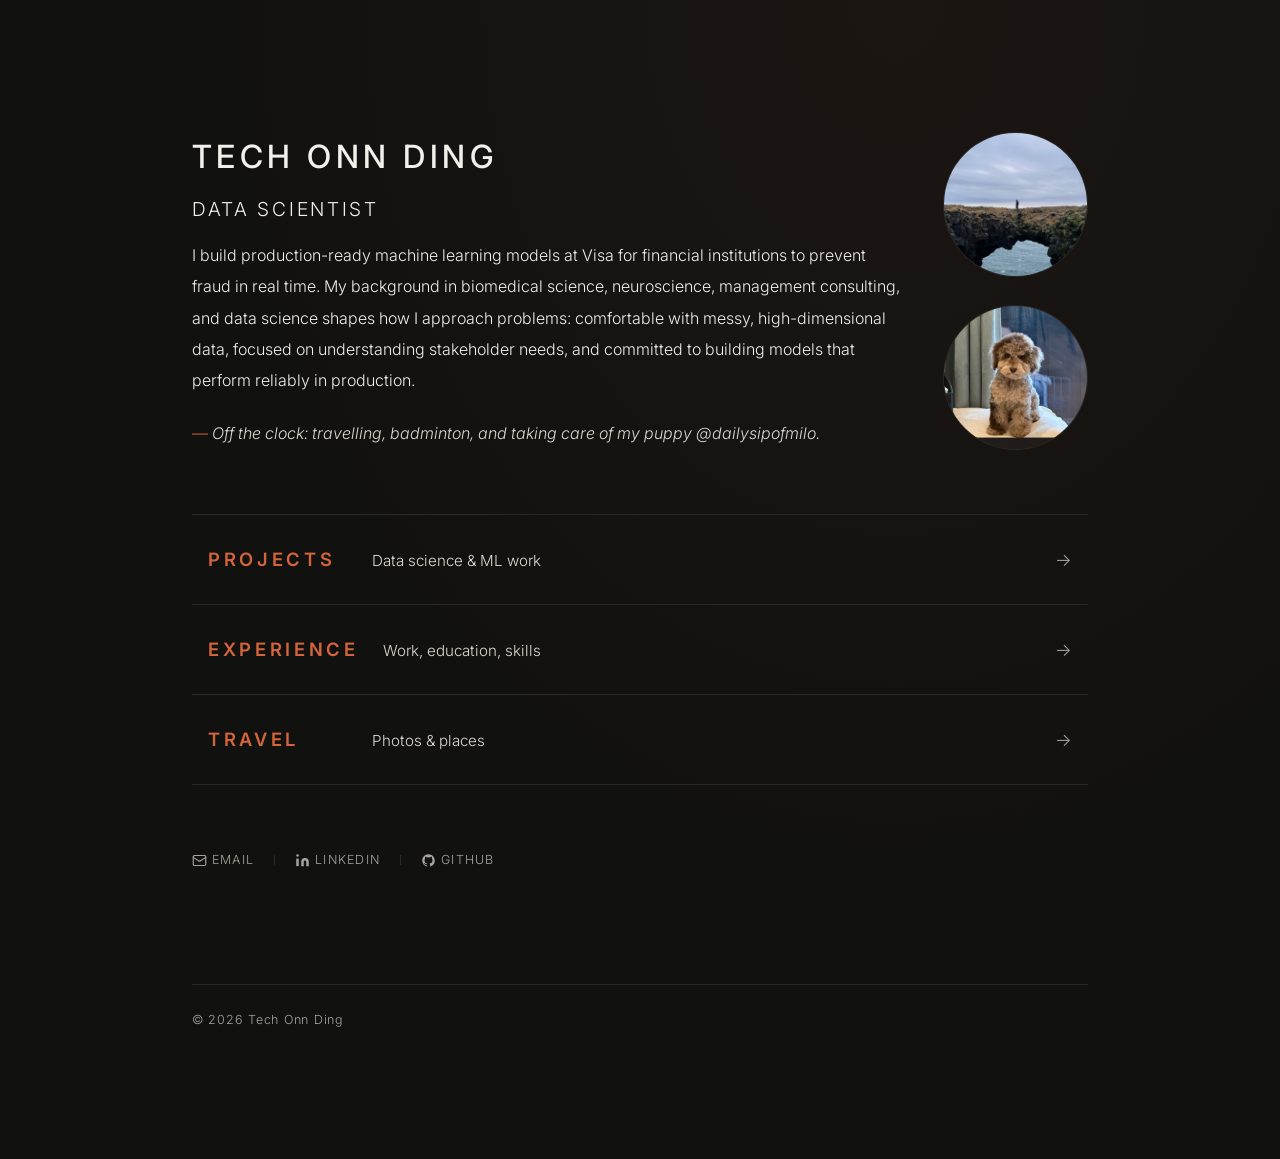
==== commit e4c56cfa: "Minor edits to wording" ====
--- a/index.html
+++ b/index.html
@@ -17,8 +17,7 @@
             <div class="name">Tech Onn Ding</div>
             <div class="role">Data Scientist</div>
             <div class="about">
-                <p class="lede">I build production-ready ML models at Visa for financial institutions to prevent fraud in real time.</p>
-                <p style="margin-top: 1.1em;">My background spans biomedical science and clinical neuroscience at King’s College London, management consulting in Southeast Asia, and an MSc in Health Data Science at Manchester. It shapes how I approach problems: comfortable with messy, high-dimensional data, focused on understanding stakeholder needs, and building models that perform reliably in production.</p>
+                <p class="lede">I build production-ready machine learning models at Visa for financial institutions to prevent fraud in real time. My background in biomedical science, neuroscience, management consulting, and data science shapes how I approach problems: comfortable with messy, high-dimensional data, focused on understanding stakeholder needs, and committed to building models that perform reliably in production.</p>
                 <p class="interests">Off the clock: travelling, badminton, and taking care of my puppy @dailysipofmilo.</p>
             </div>
         </div>
--- a/assets/css/site.css
+++ b/assets/css/site.css
@@ -316,8 +316,8 @@
 }
 
 .header-portrait {
-    width: 160px;
-    height: 160px;
+    width: 145px;
+    height: 145px;
     border-radius: 50%;
     overflow: hidden;
     background: rgba(255, 255, 255, 0.04);
@@ -332,14 +332,14 @@
 }
 
 .header-portraits .header-portrait:nth-child(2) img {
-    transform: scale(1.5) translateY(-12%);
+    transform: scale(1.5) translate(3%, -22%);
     transform-origin: center;
 }
 
 @media (max-width: 720px) {
     .header-row { flex-direction: column-reverse; gap: 24px; align-items: flex-start; }
     .header-portraits { flex-direction: row; justify-content: flex-start; gap: 12px; margin-top: 0; }
-    .header-portrait { width: 100px; height: 100px; }
+    .header-portrait { width: 88px; height: 88px; }
 }
 
 /* "More on GitHub" footnote on projects page */
